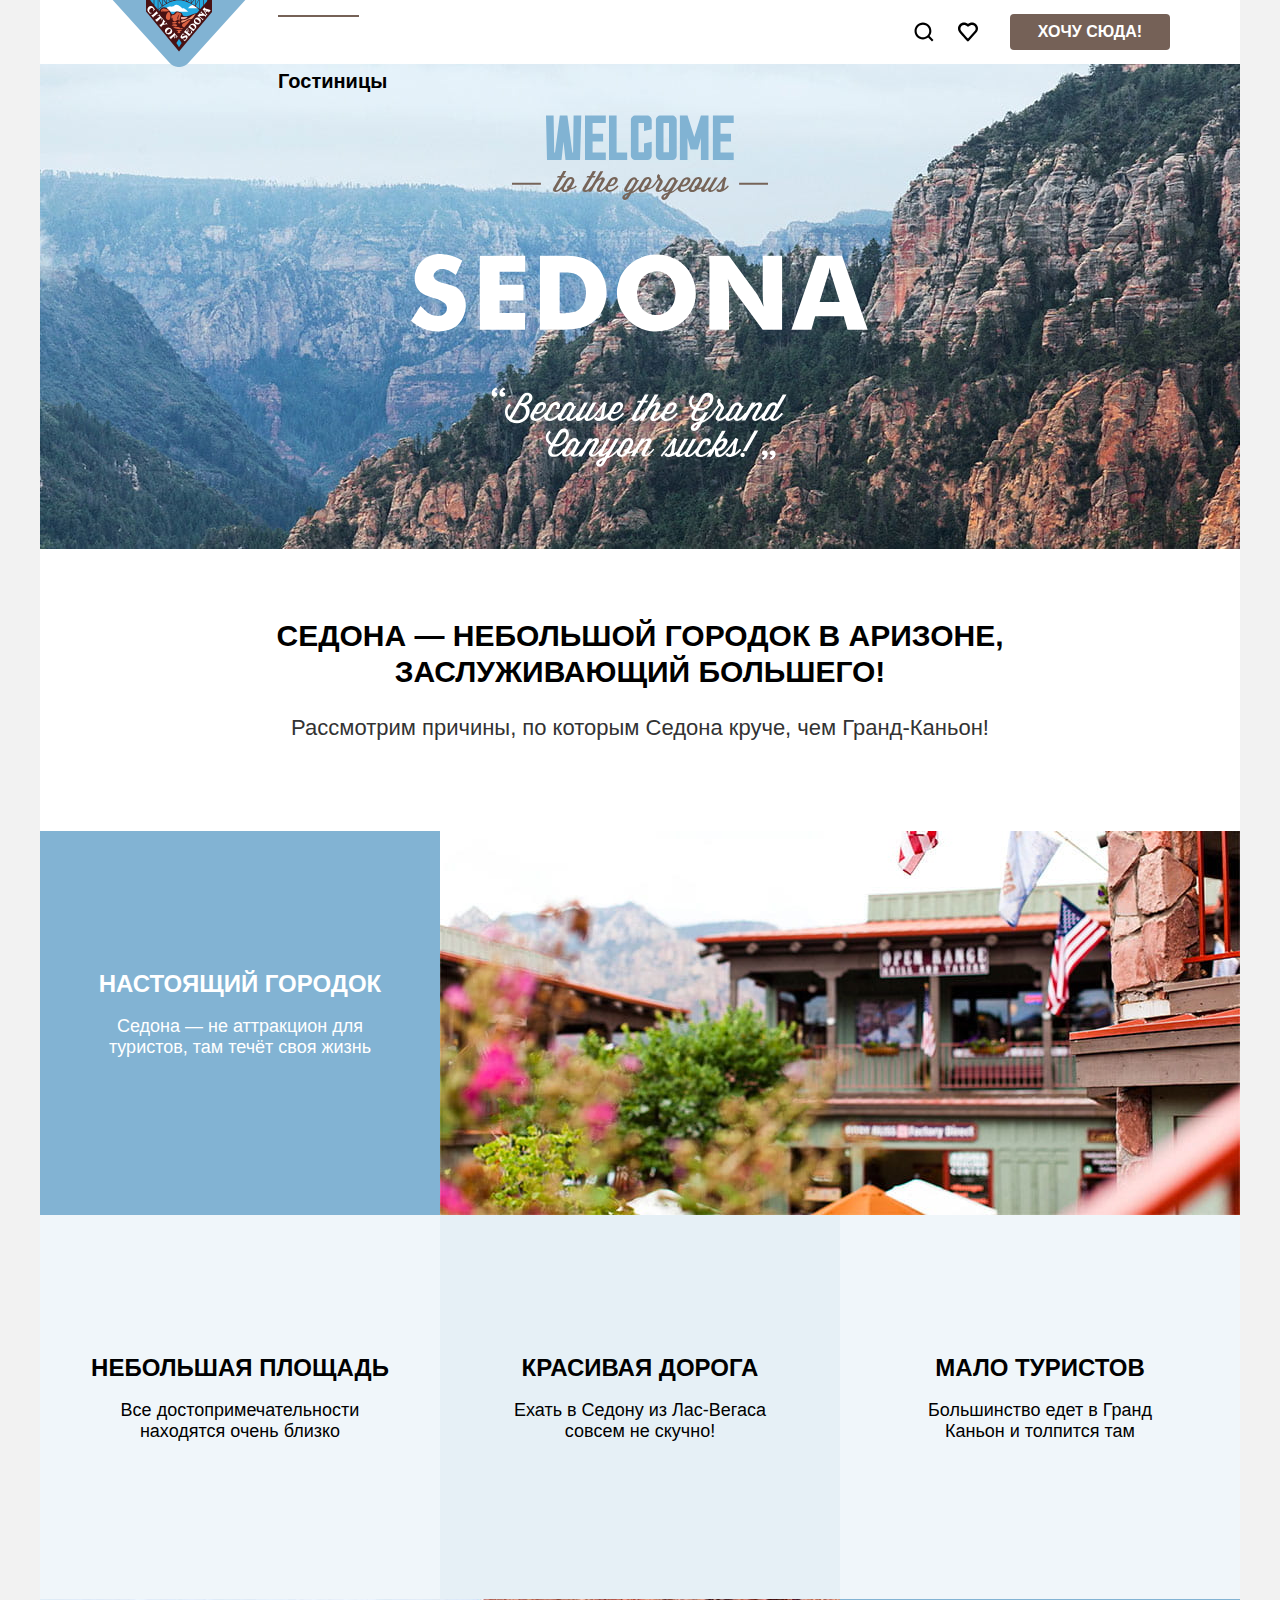
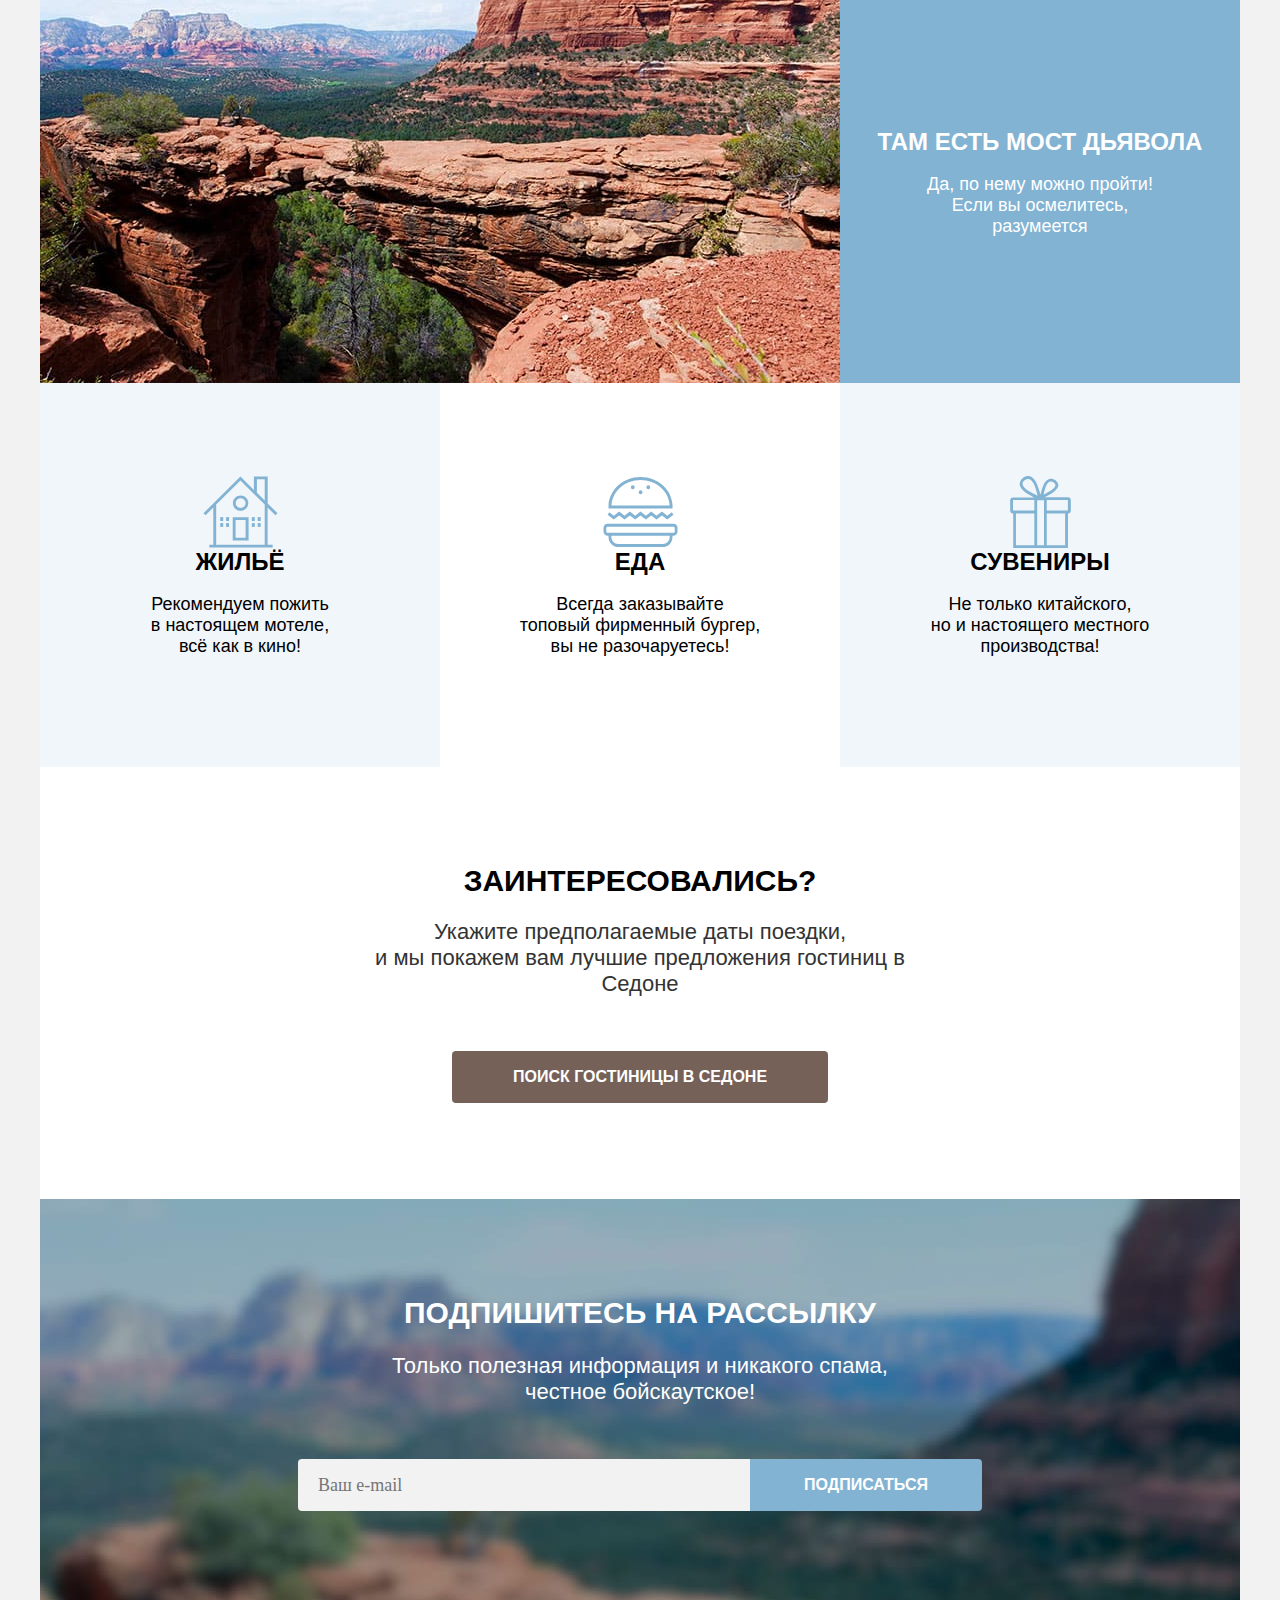
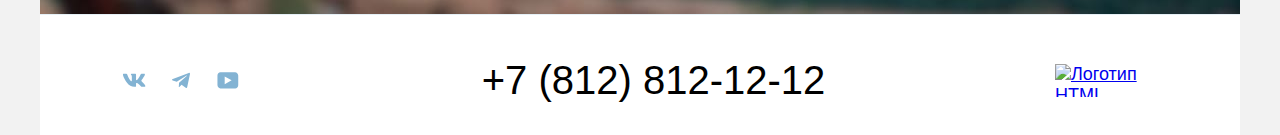
==== index.html @ 31a481cb "вносит исправления" ====
<!DOCTYPE html>
<html lang="ru">
  <head>
    <meta charset="utf-8">
    <title>HTML Academy: Седона</title>
    <link rel="stylesheet" href="styles/styles.css">
  </head>
  <body>
    <header class="page-header">
      <a class="site-logo" href="index.html"><img class="logo" src="images/header/logo-sedona.svg" alt="Логотип гостиницы Седона" width="140" height="70"></a>
      <nav class="navigation">
        <ul class="navigation-list">
          <li class="navigation-item">
            <a class="navigation-link navigation-link-current">Главная</a>
          </li>
          <li class="navigation-item">
            <a class="navigation-link">О Седоне</a>
          </li>
          <li class="navigation-item">
            <a class="navigation-link" href="catalog.html">Гостиницы</a>
          </li>
        </ul>
      </nav>
      <menu class="menu-list">
           <li class="menu-item">
            <a class="menu-link" href="#">
              <img class="menu-image" src="images/header/search.svg" alt="Поиск" width="20" height="20">
              <span class="visually-hidden">Поиск</span>
            </a>
          </li>
          <li class="menu-item">
            <a class="menu-link" href="#">
              <img class="menu-image" src="images/header/favourites.svg" alt="Избранное" width="20" height="20">
              <span class="visually-hidden">Избранное</span>
            </a>
          </li>
          <li class="menu-item">
            <a class="button menu-link" href="#">
              Хочу сюда!
            </a>
          </li>
      </menu>
    </header>
    <main class="main-container main-index">
      <section class="welcome-to-sedona">
        <h1 class="visually-hidden">Гостиница Седона</h1>
        <img class="intro_image" src="images/welcome.svg" alt="Добро пожаловать в Седону" width="458" height="352">
      </section>
      <section class="advantages-opening">
        <h2 class="section-title">Седона — небольшой городок в Аризоне,<br> заслуживающий большего!</h2>
        <p>Рассмотрим причины, по которым Седона круче, чем Гранд-Каньон!</p>
      </section>
      <section class="advantages">
        <h2 class="section-title visually-hidden">Преимущества</h2>
        <ul class="advantages-list">
          <li class="advantages-item advantages-with-picture">
            <div class="advantages-text">
            <h3 class="advantages-title">Настоящий городок</h3>
            <p class="advantages-description">Седона — не аттракцион для<br> туристов, там течёт своя жизнь</p>
            </div>
            <img class="advantages-picture" src="images/photo-1.jpg" alt="Городок Седона" width="800" height="384">
          </li>
          <li class="advantages-item advantages-without-picture">
              <h3 class="advantages-title">Небольшая площадь</h3>
              <p class="advantages-description">Все достопримечательности<br> находятся очень близко</p>
          </li>
          <li class="advantages-item advantages-without-picture advantages-without-picture-odd">
              <h3 class="advantages-title">Красивая дорога</h3>
              <p class="advantages-description">Ехать в Седону из Лас-Вегаса<br> совсем не скучно!</p>
          </li>
          <li class="advantages-item advantages-without-picture">
              <h3 class="advantages-title">Мало туристов</h3>
              <p class="advantages-description">Большинство едет в Гранд<br> Каньон и толпится там</p>
          </li>
          <li class="advantages-item advantages-with-picture">
            <img class="advantages-picture" src="images/photo-2.jpg" alt="Мост Дьявола" width="800" height="384">
            <div class="advantages-text">
            <h3 class="advantages-title">Там есть мост дьявола</h3>
            <p class="advantages-description">Да, по нему можно пройти!<br> Если вы осмелитесь,<br> разумеется</p>
            </div>
          </li>
          <li class="advantages-item advantages-without-picture">
              <img class="advantages-logo" src="images/hotels.svg" alt="Жильё" width="75" height="72">
              <h3 class="advantages-title">Жильё</h3>
              <p class="advantages-description">Рекомендуем пожить<br> в настоящем мотеле,<br> всё как в кино!</p>
          </li>
          <li class="advantages-item">
            <img class="advantages-logo" src="images/food.svg" alt="Еда" width="75" height="72">
            <h3 class="advantages-title">Еда</h3>
            <p class="advantages-description">Всегда заказывайте<br> топовый фирменный бургер,<br> вы не разочаруетесь!</p>
          </li>
          <li class="advantages-item advantages-without-picture">
              <img class="advantages-logo" src="images/souveniers.svg" alt="Сувениры" width="75" height="72">
              <h3 class="advantages-title">Сувениры</h3>
              <p class="advantages-description">Не только китайского,<br> но и настоящего местного<br> производства!</p>
          </li>
        </ul>
      </section>
      <section class="are-you-interested">
        <h2 class="section-title">Заинтересовались?</h2>
        <p>Укажите предполагаемые даты поездки,<br> и мы покажем вам лучшие предложения гостиниц в Седоне</p>
        <button class="button search-hotel-button">Поиск гостиницы в Седоне</button>
      </section>
    </main>
    <footer class="page-footer">
      <section class="newsletter">
        <h2 class="section-title"><label for="newsletter-email">Подпишитесь на рассылку</label></h2>
        <p>Только полезная информация и никакого спама,<br> честное бойскаутское!</p>
        <form class="newsletter-form" action="https://echo.htmlacademy.ru/" method="post">
          <input class="newsletter-field" type="email" name="user-email" id="newsletter-email" placeholder="Ваш e-mail" required>
          <button class="button newsletter-button" type="submit">
            <span class="subscribe">Подписаться</span>
          </button>
        </form>
      </section>
      <div class="footer-contacts">
      <section class="footer-social">
        <h2 class="section-title visually-hidden">Мы в социальных сетях</h2>
        <ul class="footer-social-list">
          <li class="footer-social-item">
            <a href="https://vk.com/htmlacademy" class="button social-button">
              <img class="footer-social-icon" src="images/footer/social-vk.svg" alt="Логотип ВК" width="24" height="14">
              <span class="visually-hidden">Наш ВК</span>
            </a>
          </li>
          <li class="footer-social-item">
            <a href="https://t.me/htmlacademy " class="button social-button">
              <img class="footer-social-icon" src="images/footer/social-telegram.svg" alt="Логотип Телеграм" width="18" height="16">
              <span class="visually-hidden">Наш Телеграмм</span>
            </a>
          </li>
          <li class="footer-social-item">
            <a href="https://www.youtube.com/user/htmlacademyru" class="button social-button">
              <img class="footer-social-icon" src="images/footer/social-youtube.svg" alt="Логотип Youtube" width="22" height="17">
              <span class="visually-hidden">Наш Youtube</span>
            </a>
          </li>
        </ul>
      </section>
      <section class="footer-phone">
        <h2 class="section-title visually-hidden">Наш телефон</h2>
        <address>
          <a class="footer-phone-number" href="tel:+78128121212">+7 (812) 812-12-12</a>
        </address>
      </section>
      <section>
        <h2 class="section-title visually-hidden">HTML Академия</h2>
        <a href="https://htmlacademy.ru/">
          <img class="html-academy-logo" src="images/footer/logo-html-academy.svg" alt="Логотип HTML Академии" width="115" height="33">
        </a>
      </section>
      </div>
    </footer>
  </body>
</html>
---- styles/styles.css ----
@font-face {
    font-family: "PT Sans";
    font-style: normal;
    font-weight: 400;
    src: url("../fonts/ptsans-400.woff2") format("woff2");
    font-display: swap;
}

@font-face {
    font-family: "PT Sans";
    font-style: normal;
    font-weight: 700;
    src: url("../fonts/ptsans-700.woff2") format("woff2");
    font-display: swap;
}

html {
  height: 100%;
  background-color: #F2F2F2;
}

body {
  margin: 0 auto;
  max-width: 1200px;
  display: flex;
  flex-direction: column;
  min-height: 100%;
  font-family: "PT Sans", sans-serif;
  font-size: 18px;
  line-height: 21px;
  color: #000000;
  background-color: #FFFFFF;
}

img {
  display: block;
  margin: 0 auto;
  padding: 0;
  max-width: 100%;
}

ol, ul, menu {
  list-style-type: none;
  margin: 0;
  padding: 0;
}

.page-header {
  background-color: #ffffff;
  color: #000000;
  display: flex;
  width: 1200px;
  height: 64px;
  align-items: center;
  margin: 0 auto;
  position: relative;
  z-index: 2;
}

.site-logo {
  display: block;
  width: 138px;
  margin-left: 70px;
  margin-right: 30px;
}

.navigation-list, .menu-list {
  display: flex;
  flex-wrap: wrap;
  justify-content: space-between;
  align-items: center;
  margin: 0;
  padding: 0;
  min-height: 64px;
}

.navigation-list {
  width: 339px;
  gap: 32px;
  align-items: baseline;
}

.menu-list {
  max-width: 270px;
  gap: 24px;
  margin-left: auto;
  margin-right: 70px;
}

.menu-item:last-child {
  margin-left: 8px;
}


.navigation-link {
  display: block;
  font-weight: 700;
  font-size: 20px;
  line-height: 24px;
  color: inherit;
  text-align: center;
  text-decoration: none;
  text-transform: capitalize;
  padding: 20px 0;
}

.navigation-link-current {
  border-bottom: solid 2px #756257;
}

.menu-link {
  display: block;
  color: #000000;
  text-decoration: none;
}

.main-container {
  flex-grow: 1;
}

.welcome-to-sedona {
  background-image: url("../images/index-background.jpg");
  background-color: black;
  background-repeat: no-repeat;
  background-position: center;
  background-size: cover;
  margin: 0;
  padding: 0;
}

.intro_image {
  display: flex;
  margin: 0 auto;
  padding: 51px 0 82px 0;
}

.section-title {
  margin: 0;
  padding: 0;
  font-weight: 700;
  font-size: 30px;
  line-height: 36px;
  text-align: center;
  text-transform: uppercase;
  color:#000000;
}

.advantages-opening {
  background-color: #FFFFFF;
  margin: 0;
  padding: 0;
}

.advantages-opening .section-title {
  padding-top: 69px;
}

.advantages-opening p {
  font-weight: 400;
  font-size: 22px;
  line-height: 26px;
  text-align: center;
  color: #333333;
  margin: 0;
  padding: 25px 0 90px 0;
}

.advantages {
  background-color: #FFFFFF;
}

.advantages-list {
  display: flex;
  flex-wrap: wrap;
  flex-basis: 100%;
  align-items: center;
  margin: 0;
  padding: 0;
  text-align: center;

  /* Нужно ли, чтобы при переполнении одного блока текстом фон соседних блоков вытягивался по размеру? Как это реализовать? */
}

.advantages-title {
  font-weight: 700;
  font-size: 24px;
  line-height: 28px;
  text-transform: uppercase;
  color: #000000;
  padding: 0;
  margin: 0;
}

.advantages-item {
  width: 400px;
  min-height: 384px;
  flex: 1 0 30%;
  display: flex;
  flex-direction: column;
  justify-content: center;
  align-content: stretch;
}

.advantages-with-picture {
  flex-basis: 100%;
  flex-direction: row;
}

.advantages-text {
  flex: 1 0 30%;
  display: flex;
  flex-direction: column;
  justify-content: center;
}

.advantages-picture {
  flex: 1 0 60%;

  /* Нужно ли, чтобы картинка растягивалась вместе с блоком с текстом при переполнении? */
  /* height: auto; */
}

.advantages-with-picture, .advantages-with-picture .advantages-title {
  color: #ffffff;
  background-color: #82B3D3;
}

.advantages-without-picture {
  background-color: rgba(131, 179, 211, 0.12);
}

.advantages-without-picture-odd {
  background-color: rgba(131, 179, 211, 0.2);
}

.are-you-interested {
  background-color: #FFFFFF;
  display: flex;
  flex-direction: column;
  flex-wrap: wrap;
  justify-content: center;
  align-items: center;
  padding: 96px 304px;
}

.are-you-interested p {
  font-weight: 400;
  font-size: 22px;
  line-height: 26px;
  text-align: center;
  color: #333333;
  margin-top: 20px;
  margin-bottom: 54px;
}

.newsletter {
  width: 1200px;
  color: #ffffff;
  font-weight: 400;
  font-size: 22px;
  line-height: 26px;
  text-align: center;
  background-image: url("../images/footer/Subscribe.jpg");
  background-color: rgba(131, 179, 211, 0.2);
  background-repeat: no-repeat;
  background-size: 100% auto;
}

.newsletter .section-title {
  color: #ffffff;
  padding-top: 96px;
}

.newsletter-form {
  max-width: 684px;
  padding: 32px 0 104px 0;
  display: flex;
  margin: 0 auto;
}

.newsletter-field {
  display: block;
  flex-grow: 1;
  box-sizing: border-box;
  margin: 0;
  padding: 0;
  background: #F2F2F2;
  border: none;
  border-radius: 4px 0px 0px 4px;
  font-family: 'PT Sans';
  font-style: normal;
  font-weight: 400;
  font-size: 18px;
  padding-left: 20px;
}

.footer-contacts {
  background-color: #FFFFFF;
  display: flex;
  justify-content: space-between;
  align-items: center;
  padding: 40px 70px 30px;
  height: 50px;
}

.footer-social-list {
  width: 142px;
  display: flex;
  margin: 0;
  padding: 0;
}

.footer-phone {
  text-align: center;
}

.footer-phone-number {
  font-weight: 400;
  font-size: 40px;
  line-height: 40px;
  font-style: normal;
  text-align: center;
  text-transform: uppercase;
  text-decoration: none;
  color: #000000;
}

.background-for-catalog {
  background-image: url("../images/catalog/filter-background.jpg");
  background-color: rgba(131, 179, 211, 0.2);
  background-repeat: no-repeat;
  background-position: center;
  background-size: cover;
}

.catalog-header {
  padding-left: 70px;
  padding-top: 35px;
}

.catalog-header-title {
  font-weight: 700;
  font-size: 60px;
  line-height: 78px;
  width: 495px;
  color: #ffffff;
  margin: 0;
  padding: 0;
}

.breadcrumbs {
  color: #ffffff;
  display: flex;
  margin: 8px 0 0 0;
  padding: 0;
  gap: 10px;
}

.breadcrumbs-link {
  color: inherit;
}

.catalog-products {
  width: 1060px;
  margin:  40px 70px 0;
  padding-bottom: 70px;
}

.catalog-filter {
  display: flex;
  justify-content: space-between;
}

.catalog-filter-title {
  font-weight: 700;
  font-size: 20px;
  line-height: 24px;
  text-transform: capitalize;
  color: #FFFFFF;
}

.catalog-filter-group, .catalog-filter-list {
  border: none;
  margin: 0;
  padding: 0;
}

.control {
  font-weight: 400;
  font-size: 18px;
  line-height: 23px;
  color: #ffffff;
}

.sorting-container {
  height: 49px;
  font-size: 18px;
  line-height: 21px;
  color: #333333;
  background-color: #ffffff;
  display: flex;
  justify-content: flex-start;
  align-items: center;
  padding: 50px 70px 0 70px;
  margin-bottom: 40px;
}

.hotels-found-list {
  background-color: #FFFFFF;
}

.hotels-found-title {
  font-weight: 700;
  font-size: 30px;
  line-height: 36px;
  color: #000000;
  text-transform: uppercase;
  margin: 0 200px 0 0;
  padding: 0;
}

.select-control {
  display: flex;
  flex-direction: row;
  justify-content: space-between;
  align-items: center;
  padding: 12px 20px;
  gap: 94px;
  width: 292px;
  height: 49px;
  font-family: inherit;
  border: 2px solid #E5E5E5;
  border-radius: 4px;
  font-size: 18px;
  line-height: 21px;
  color: #333333;
  background-color: #ffffff;
}

.view-buttons-container {
  display: flex;
  gap: 8px;
  margin-left: 70px;
  padding: 0;
}

.hotels-list {
  width: 1060px;
  display: flex;
  flex-wrap: wrap;
  justify-content: space-between;
  align-items: stretch;
  margin-bottom: 80px;
  padding: 0;
}

.hotel-card {
  background-color: #ffffff;
  border: 1px solid #E6E6E6;
  border-radius: 4px;
  box-sizing: border-box;
  width: 340px;
  display: grid;
  grid-template-columns: 150px 150px;
  grid-template-rows: 212px 28px 21px 36px 37px;
  row-gap: 16px;
  padding: 20px;
}
.hotel-card-link {
  grid-row: 1 / 3;
  grid-column: 1 / 3;
}

.hotel-card-title {
  display: block;
  font-weight: 700;
  font-size: 24px;
  line-height: 28px;
  color: #000000;
  margin: 0;
  margin-top: 16px;
}

.hotel-card-type {
  color: #333333;
  font-weight: 400;
  font-size: 18px;
  line-height: 21px;
  width: 140px;
  grid-row: 3 / 4;
  grid-column: 1 / 2;
}

.hotel-card-price {
  font-weight: 400;
  font-size: 18px;
  line-height: 21px;
  color: #333333;
  text-align: right;
  width: 140px;
  grid-row: 3 / 4;
  grid-column: 2 / 3;
}

.hotel-stars {
  grid-row: 5 / 6;
  grid-column: 1 / 2;
}

.button {
  font-family: "PT Sans", sans-serif;
  font-weight: 700;
  font-size: 16px;
  line-height: 20px;
  color: #FFFFFF;
  display: flex;
  justify-content: center;
  align-items: center;
  width: 160px;
  min-height: 36px;
  background: #756157;
  border-radius: 4px;
  border-color: transparent;
  text-transform: uppercase;
}

.search-hotel-button {
  width: 376px;
  height: 52px;
}

.newsletter-button {
  box-sizing: border-box;
  width: 232px;
  min-height: 52px;
  background: #82B3D3;
  border-radius: 0px 4px 4px 0px;
  display: block;
  margin: 0;
  padding: 0;
}

.footer-social .button {
  background-color: transparent;
}

.apply-button {
  width: 191px;
  background: #82B3D3;
}

.reset-button {
  width: 191px;
  background: transparent;
  border: none;
}

.view-button {
  box-sizing: border-box;
  display: flex;
  flex-direction: column;
  justify-content: center;
  align-items: center;
  padding: 14px 12px;
  gap: 10px;
  width: 48px;
  height: 48px;
  border: 2px solid #000000;
  border-radius: 4px;
  background-color: #FFFFFF;
}

.hotel-card-link {
  text-decoration: none;
  margin: 0;
  padding: 0;
}

.more-about-button {
  text-decoration: none;
  width: 140px;
  grid-row: 4 / 5;
  grid-column: 1 / 2;
}

.add-to-favourites {
  width: 140px;
  background: #82B3D3;
  text-decoration: none;
  grid-row: 4 / 5;
  grid-column: 2 / 3;
}

.rating-description {
  font-weight: 400;
  font-size: 16px;
  line-height: 20px;
  color: #333333;
}

.rating-button {
  text-decoration: none;
  width: 140px;
  height: 37px;
  background: #F2F2F2;
  grid-row: 5 / 6;
  grid-column: 2 / 3;
}

.social-button {
  width: 47px;
  height: 40px;
}

.pagination {
  background-color: #ffffff;
  display: flex;
  padding: 0;
  margin-left: 70px;
  gap: 8px;
  padding-bottom: 60px;
}

.pagination-item {
  width: 60px;
  height: 60px;
  background: #82B3D3;
  border-radius: 4px;
  text-align: center;
  position: relative;
}

.pagination-link {
  color: #ffffff;
  text-decoration: none;
  line-height: 36px;
  font-weight: 700;
  font-size: 20px;
  margin: 0;
  position: absolute;
  top: 50%;
  transform: translate(-50%, -50%);
}

.pagination-more {
  position: absolute;
  top: 50%;
  transform: translate(-50%, -50%);
}

.pagination-item:nth-child(5) {
  background: transparent;
}

.pagination-current, .pagination-current .pagination-link {
  color: #000000;
  background-color: #F2F2F2;
}

.visually-hidden {
  position: absolute;
  width: 1px;
  height: 1px;
  margin: -1px;
  border: 0;
  padding: 0;
  white-space: nowrap;
  clip-path: inset(100%);
  clip: rect(0 0 0 0);
  overflow: hidden;
}
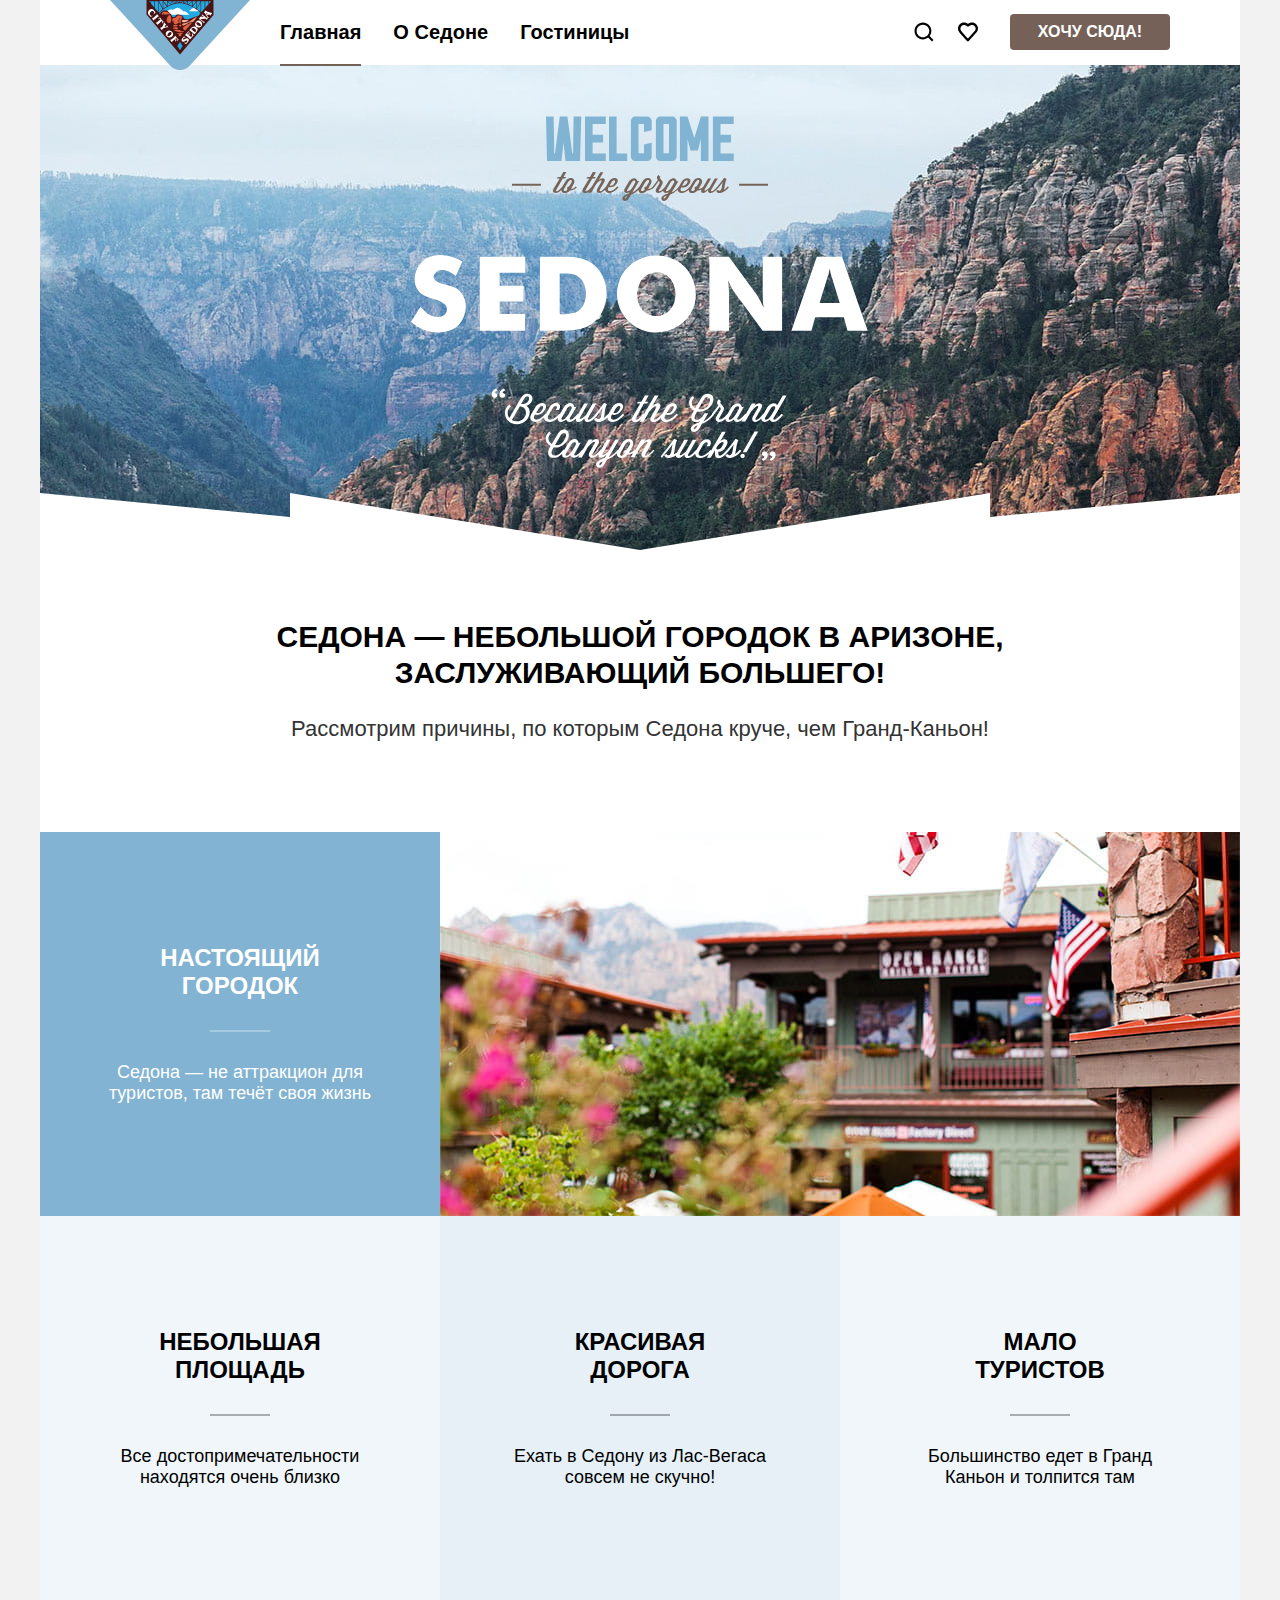
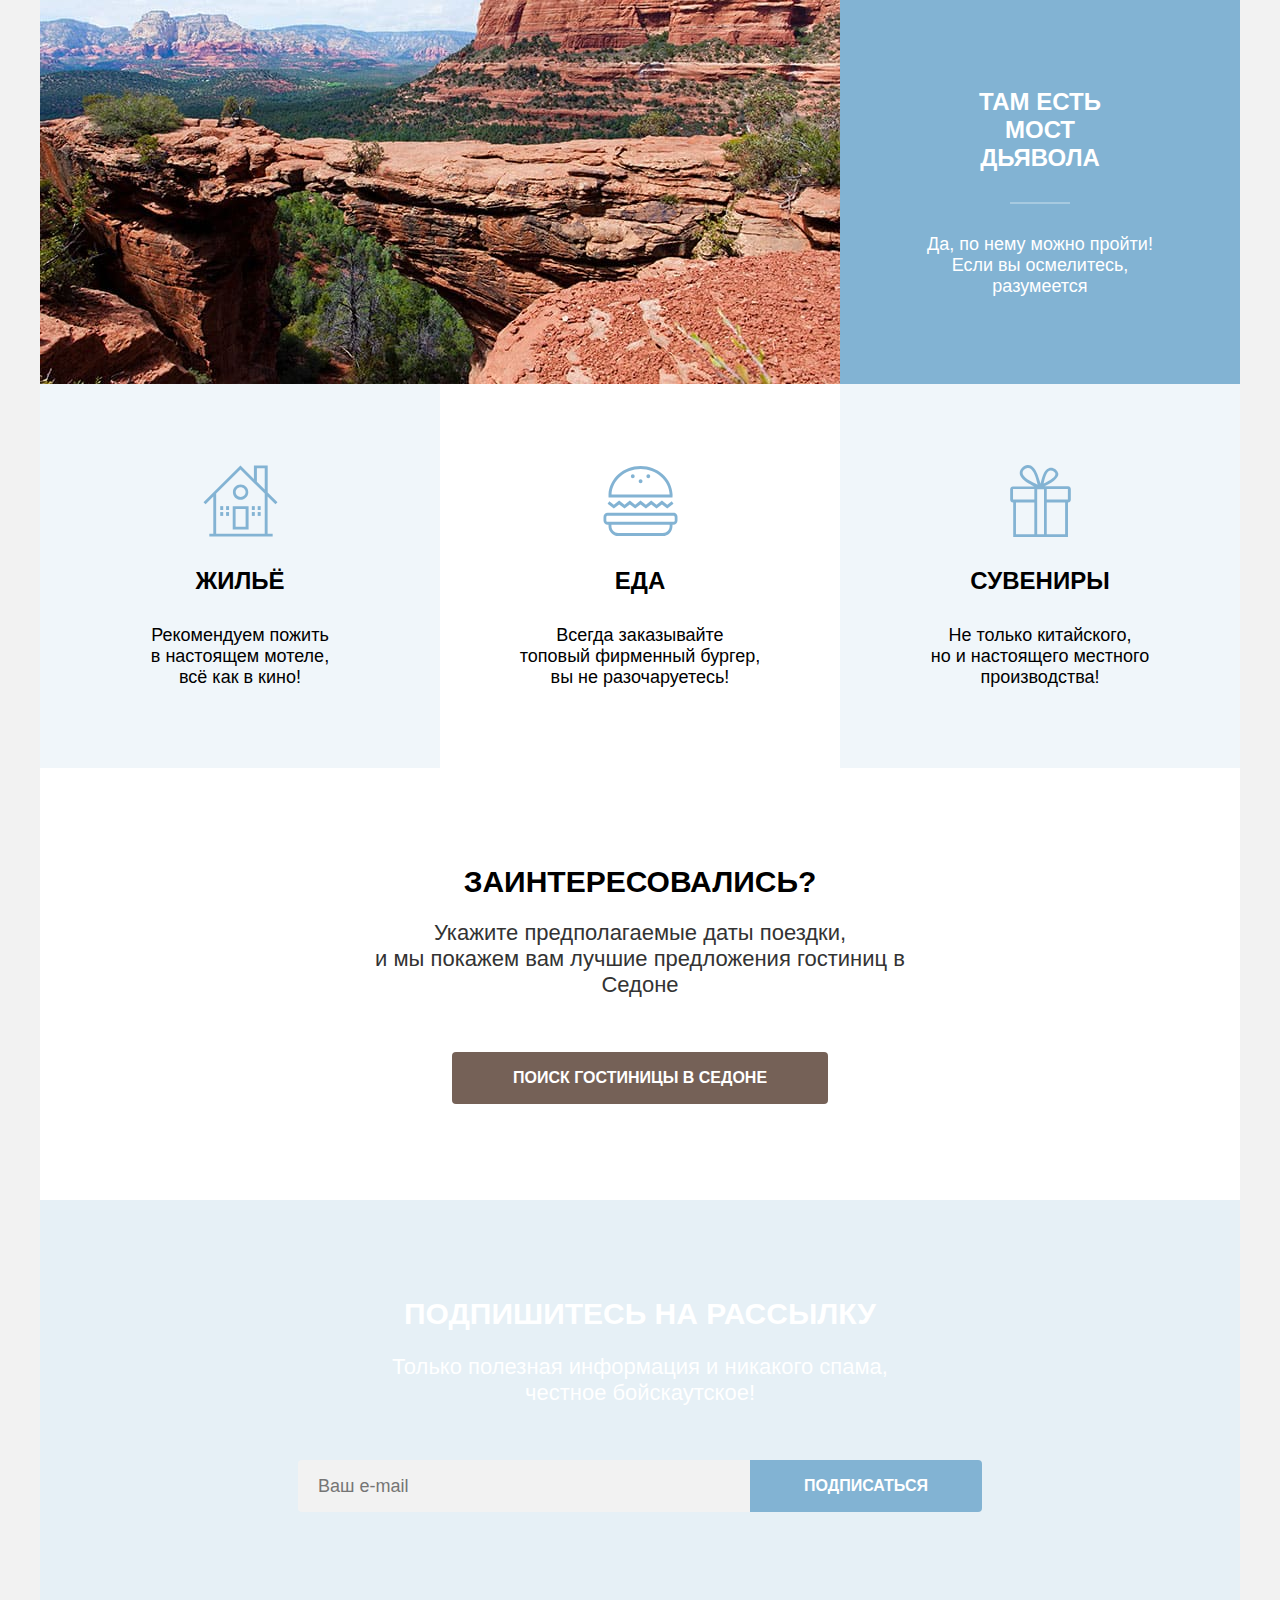
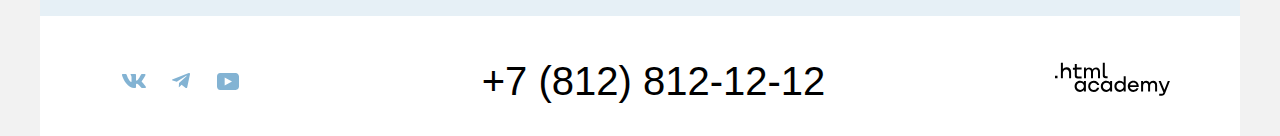
==== commit 38de02f5: "стилизует ссылки на лого академии и номер телефона" ====
--- a/index.html
+++ b/index.html
@@ -35,9 +35,7 @@
             </a>
           </li>
           <li class="menu-item">
-            <a class="button menu-link" href="#">
-              Хочу сюда!
-            </a>
+            <a class="button menu-link" href="#">Хочу сюда!</a>
           </li>
       </menu>
     </header>
@@ -64,7 +62,7 @@
               <h3 class="advantages-title">Небольшая площадь</h3>
               <p class="advantages-description">Все достопримечательности<br> находятся очень близко</p>
           </li>
-          <li class="advantages-item advantages-without-picture advantages-without-picture-odd">
+          <li class="advantages-item advantages-without-picture">
               <h3 class="advantages-title">Красивая дорога</h3>
               <p class="advantages-description">Ехать в Седону из Лас-Вегаса<br> совсем не скучно!</p>
           </li>
@@ -84,7 +82,7 @@
               <h3 class="advantages-title">Жильё</h3>
               <p class="advantages-description">Рекомендуем пожить<br> в настоящем мотеле,<br> всё как в кино!</p>
           </li>
-          <li class="advantages-item">
+          <li class="advantages-item advantages-without-picture">
             <img class="advantages-logo" src="images/food.svg" alt="Еда" width="75" height="72">
             <h3 class="advantages-title">Еда</h3>
             <p class="advantages-description">Всегда заказывайте<br> топовый фирменный бургер,<br> вы не разочаруетесь!</p>
@@ -119,20 +117,26 @@
         <ul class="footer-social-list">
           <li class="footer-social-item">
             <a href="https://vk.com/htmlacademy" class="button social-button">
-              <img class="footer-social-icon" src="images/footer/social-vk.svg" alt="Логотип ВК" width="24" height="14">
-              <span class="visually-hidden">Наш ВК</span>
+              <svg width="24" height="14" role="img" fill="currentColor" focusable="False" aria-labelledby="vk-label">
+                <title id="vk-label">Наш ВК</title>
+                <use href="images/footer/footer-sprite.svg#vk"></use>
+              </svg>
             </a>
           </li>
           <li class="footer-social-item">
             <a href="https://t.me/htmlacademy " class="button social-button">
-              <img class="footer-social-icon" src="images/footer/social-telegram.svg" alt="Логотип Телеграм" width="18" height="16">
-              <span class="visually-hidden">Наш Телеграмм</span>
+              <svg width="18" height="16" role="img" fill="currentColor" focusable="False" aria-labelledby="telegram-label">
+                <title id="telegram-label">Наш Телеграмм</title>
+                <use href="images/footer/footer-sprite.svg#telegram"></use>
+              </svg>
             </a>
           </li>
           <li class="footer-social-item">
             <a href="https://www.youtube.com/user/htmlacademyru" class="button social-button">
-              <img class="footer-social-icon" src="images/footer/social-youtube.svg" alt="Логотип Youtube" width="22" height="17">
-              <span class="visually-hidden">Наш Youtube</span>
+              <svg width="22" height="17" role="img" fill="currentColor" focusable="False" aria-labelledby="youtube-label">
+                <title id="youtube-label">Наш Youtube</title>
+                <use href="images/footer/footer-sprite.svg#youtube"></use>
+              </svg>
             </a>
           </li>
         </ul>
@@ -145,8 +149,11 @@
       </section>
       <section>
         <h2 class="section-title visually-hidden">HTML Академия</h2>
-        <a href="https://htmlacademy.ru/">
-          <img class="html-academy-logo" src="images/footer/logo-html-academy.svg" alt="Логотип HTML Академии" width="115" height="33">
+        <a class="copyright-button" href="https://htmlacademy.ru/">
+          <svg width="115" height="34" role="img" fill="currentColor" focusable="False" aria-labelledby="youtube-label">
+            <title id="html-academy-logo">HTML Академия</title>
+            <use href="images/footer/footer-sprite.svg#copyright"></use>
+          </svg>
         </a>
       </section>
       </div>
--- a/styles/styles.css
+++ b/styles/styles.css
@@ -1,45 +1,52 @@
 @font-face {
-    font-family: "PT Sans";
-    font-style: normal;
-    font-weight: 400;
-    src: url("../fonts/ptsans-400.woff2") format("woff2");
-    font-display: swap;
+  font-family: "PT Sans";
+  font-style: normal;
+  font-weight: 400;
+  src: url("../fonts/ptsans-400.woff2") format("woff2");
+  font-display: swap;
 }
 
 @font-face {
-    font-family: "PT Sans";
-    font-style: normal;
-    font-weight: 700;
-    src: url("../fonts/ptsans-700.woff2") format("woff2");
-    font-display: swap;
+  font-family: "PT Sans";
+  font-style: normal;
+  font-weight: 700;
+  src: url("../fonts/ptsans-700.woff2") format("woff2");
+  font-display: swap;
+}
+
+*,
+*::before,
+*::after {
+  box-sizing: border-box;
 }
 
 html {
   height: 100%;
-  background-color: #F2F2F2;
+  background-color: #f2f2f2;
 }
 
 body {
   margin: 0 auto;
   max-width: 1200px;
+  min-height: 100%;
   display: flex;
   flex-direction: column;
-  min-height: 100%;
   font-family: "PT Sans", sans-serif;
   font-size: 18px;
   line-height: 21px;
   color: #000000;
-  background-color: #FFFFFF;
+  background-color: #ffffff;
 }
 
 img {
   display: block;
-  margin: 0 auto;
   padding: 0;
   max-width: 100%;
 }
 
-ol, ul, menu {
+ol,
+ul,
+menu {
   list-style-type: none;
   margin: 0;
   padding: 0;
@@ -50,8 +57,9 @@
   color: #000000;
   display: flex;
   width: 1200px;
-  height: 64px;
-  align-items: center;
+  padding: 0 70px;
+  gap: 30px;
+  align-items: start;
   margin: 0 auto;
   position: relative;
   z-index: 2;
@@ -59,12 +67,11 @@
 
 .site-logo {
   display: block;
-  width: 138px;
-  margin-left: 70px;
-  margin-right: 30px;
-}
-
-.navigation-list, .menu-list {
+  margin-bottom: -20px;
+}
+
+.navigation-list,
+.menu-list {
   display: flex;
   flex-wrap: wrap;
   justify-content: space-between;
@@ -75,16 +82,21 @@
 }
 
 .navigation-list {
-  width: 339px;
+  flex: 1 1 339px;
   gap: 32px;
   align-items: baseline;
+  margin-bottom: -1px;
 }
 
 .menu-list {
-  max-width: 270px;
+  flex: 1 1 270px;
   gap: 24px;
   margin-left: auto;
-  margin-right: 70px;
+  justify-content: end;
+}
+
+.menu-list li {
+  height: 100%;
 }
 
 .menu-item:last-child {
@@ -109,9 +121,11 @@
 }
 
 .menu-link {
-  display: block;
+  display: flex;
   color: #000000;
   text-decoration: none;
+  min-height: 64px;
+  align-items: center;
 }
 
 .main-container {
@@ -119,17 +133,18 @@
 }
 
 .welcome-to-sedona {
-  background-image: url("../images/index-background.jpg");
-  background-color: black;
-  background-repeat: no-repeat;
-  background-position: center;
-  background-size: cover;
+  background-color: #000000;
+  background-image: url("../images/background-wave.svg"), url("../images/index-background.jpg");
+  background-repeat: no-repeat no-repeat;
+  background-position: bottom center;
+  background-size: contain cover;
   margin: 0;
   padding: 0;
 }
 
 .intro_image {
   display: flex;
+  height: 100%;
   margin: 0 auto;
   padding: 51px 0 82px 0;
 }
@@ -142,17 +157,13 @@
   line-height: 36px;
   text-align: center;
   text-transform: uppercase;
-  color:#000000;
+  color: #000000;
 }
 
 .advantages-opening {
-  background-color: #FFFFFF;
-  margin: 0;
-  padding: 0;
-}
-
-.advantages-opening .section-title {
-  padding-top: 69px;
+  background-color: #ffffff;
+  margin: 0;
+  padding: 69px 0 90px;
 }
 
 .advantages-opening p {
@@ -162,23 +173,21 @@
   text-align: center;
   color: #333333;
   margin: 0;
-  padding: 25px 0 90px 0;
+  padding-top: 25px;
 }
 
 .advantages {
-  background-color: #FFFFFF;
+  background-color: #ffffff;
 }
 
 .advantages-list {
   display: flex;
   flex-wrap: wrap;
   flex-basis: 100%;
-  align-items: center;
+  align-items: stretch;
   margin: 0;
   padding: 0;
   text-align: center;
-
-  /* Нужно ли, чтобы при переполнении одного блока текстом фон соседних блоков вытягивался по размеру? Как это реализовать? */
 }
 
 .advantages-title {
@@ -189,6 +198,7 @@
   color: #000000;
   padding: 0;
   margin: 0;
+  max-width: 175px;
 }
 
 .advantages-item {
@@ -198,12 +208,19 @@
   display: flex;
   flex-direction: column;
   justify-content: center;
-  align-content: stretch;
+  align-items: center;
+  gap: 30px;
+}
+
+.advantages-description {
+  margin: 0;
+  padding: 0;
 }
 
 .advantages-with-picture {
   flex-basis: 100%;
   flex-direction: row;
+  gap: 0;
 }
 
 .advantages-text {
@@ -211,30 +228,58 @@
   display: flex;
   flex-direction: column;
   justify-content: center;
+  align-items: center;
+  gap: 30px;
 }
 
 .advantages-picture {
   flex: 1 0 60%;
-
-  /* Нужно ли, чтобы картинка растягивалась вместе с блоком с текстом при переполнении? */
-  /* height: auto; */
-}
-
-.advantages-with-picture, .advantages-with-picture .advantages-title {
-  color: #ffffff;
-  background-color: #82B3D3;
+  height: 100%;
+  object-fit: cover;
+}
+
+.advantages-with-picture,
+.advantages-with-picture .advantages-title {
+  color: #ffffff;
+  background-color: #82b3d3;
 }
 
 .advantages-without-picture {
   background-color: rgba(131, 179, 211, 0.12);
 }
 
-.advantages-without-picture-odd {
+.advantages-without-picture:nth-child(3) {
   background-color: rgba(131, 179, 211, 0.2);
 }
 
+.advantages-without-picture:nth-child(7) {
+  background-color: inherit;
+}
+
+.advantages-logo {
+  margin: 0 auto;
+}
+
+.advantages-without-picture .advantages-title:nth-child(1)::after {
+  content: "";
+  display: block;
+  width: 60px;
+  border-bottom: 2px solid rgba(0, 0, 0, 0.3);
+  margin: 0 auto;
+  margin-top: 30px;
+}
+
+.advantages-with-picture .advantages-title::after {
+  content: "";
+  display: block;
+  width: 60px;
+  border-bottom: 2px solid rgba(255, 255, 255, 0.3);
+  margin: 0 auto;
+  margin-top: 30px;
+}
+
 .are-you-interested {
-  background-color: #FFFFFF;
+  background-color: #ffffff;
   display: flex;
   flex-direction: column;
   flex-wrap: wrap;
@@ -260,15 +305,25 @@
   font-size: 22px;
   line-height: 26px;
   text-align: center;
-  background-image: url("../images/footer/Subscribe.jpg");
+  background-image: url("../images/footer/subscribe.jpg");
   background-color: rgba(131, 179, 211, 0.2);
   background-repeat: no-repeat;
-  background-size: 100% auto;
+  background-size: cover;
+}
+
+.newsletter.catalog-newsletter {
+  background-image: none;
+  background-color: #ffffff;
+  color: #333333;
 }
 
 .newsletter .section-title {
   color: #ffffff;
   padding-top: 96px;
+}
+
+.catalog-newsletter .section-title {
+  color: #000000;
 }
 
 .newsletter-form {
@@ -284,10 +339,10 @@
   box-sizing: border-box;
   margin: 0;
   padding: 0;
-  background: #F2F2F2;
+  background: #f2f2f2;
   border: none;
-  border-radius: 4px 0px 0px 4px;
-  font-family: 'PT Sans';
+  border-radius: 4px 0 0 4px;
+  font-family: "PT Sans", sans-serif;
   font-style: normal;
   font-weight: 400;
   font-size: 18px;
@@ -295,17 +350,18 @@
 }
 
 .footer-contacts {
-  background-color: #FFFFFF;
+  background-color: #ffffff;
   display: flex;
   justify-content: space-between;
   align-items: center;
-  padding: 40px 70px 30px;
-  height: 50px;
+  padding: 45px 70px 35px;
 }
 
 .footer-social-list {
   width: 142px;
   display: flex;
+  align-items: center;
+  flex-wrap: wrap;
   margin: 0;
   padding: 0;
 }
@@ -325,6 +381,15 @@
   color: #000000;
 }
 
+.footer-phone-number:hover,
+.footer-phone-number:focus {
+  color: #756157;
+}
+
+.footer-phone-number:active {
+  color: rgba(117, 97, 87, 0.3);
+}
+
 .background-for-catalog {
   background-image: url("../images/catalog/filter-background.jpg");
   background-color: rgba(131, 179, 211, 0.2);
@@ -362,7 +427,7 @@
 
 .catalog-products {
   width: 1060px;
-  margin:  40px 70px 0;
+  margin: 40px 70px 0;
   padding-bottom: 70px;
 }
 
@@ -376,10 +441,11 @@
   font-size: 20px;
   line-height: 24px;
   text-transform: capitalize;
-  color: #FFFFFF;
-}
-
-.catalog-filter-group, .catalog-filter-list {
+  color: #ffffff;
+}
+
+.catalog-filter-group,
+.catalog-filter-list {
   border: none;
   margin: 0;
   padding: 0;
@@ -406,7 +472,7 @@
 }
 
 .hotels-found-list {
-  background-color: #FFFFFF;
+  background-color: #ffffff;
 }
 
 .hotels-found-title {
@@ -429,7 +495,7 @@
   width: 292px;
   height: 49px;
   font-family: inherit;
-  border: 2px solid #E5E5E5;
+  border: 2px solid #e5e5e5;
   border-radius: 4px;
   font-size: 18px;
   line-height: 21px;
@@ -445,30 +511,31 @@
 }
 
 .hotels-list {
-  width: 1060px;
-  display: flex;
-  flex-wrap: wrap;
-  justify-content: space-between;
-  align-items: stretch;
+  display: grid;
+  grid-template-columns: repeat(3, 340px);
+  gap: 20px;
+  justify-content: center;
   margin-bottom: 80px;
-  padding: 0;
 }
 
 .hotel-card {
   background-color: #ffffff;
-  border: 1px solid #E6E6E6;
+  border: 1px solid #e6e6e6;
   border-radius: 4px;
   box-sizing: border-box;
-  width: 340px;
+  width: 100%;
   display: grid;
-  grid-template-columns: 150px 150px;
-  grid-template-rows: 212px 28px 21px 36px 37px;
-  row-gap: 16px;
+  grid-template-columns: 1fr 1fr;
+  gap: 16px 20px;
   padding: 20px;
-}
+  align-items: center;
+}
+
 .hotel-card-link {
-  grid-row: 1 / 3;
-  grid-column: 1 / 3;
+  text-decoration: none;
+  margin: 0;
+  padding: 0;
+  grid-column: 1 / -1;
 }
 
 .hotel-card-title {
@@ -487,8 +554,7 @@
   font-size: 18px;
   line-height: 21px;
   width: 140px;
-  grid-row: 3 / 4;
-  grid-column: 1 / 2;
+  overflow-wrap: break-word;
 }
 
 .hotel-card-price {
@@ -498,13 +564,12 @@
   color: #333333;
   text-align: right;
   width: 140px;
-  grid-row: 3 / 4;
-  grid-column: 2 / 3;
+  overflow-wrap: break-word;
 }
 
 .hotel-stars {
-  grid-row: 5 / 6;
-  grid-column: 1 / 2;
+  justify-self: start;
+  align-self: center;
 }
 
 .button {
@@ -512,7 +577,7 @@
   font-weight: 700;
   font-size: 16px;
   line-height: 20px;
-  color: #FFFFFF;
+  color: #ffffff;
   display: flex;
   justify-content: center;
   align-items: center;
@@ -522,19 +587,20 @@
   border-radius: 4px;
   border-color: transparent;
   text-transform: uppercase;
+  cursor: pointer;
 }
 
 .search-hotel-button {
   width: 376px;
-  height: 52px;
+  min-height: 52px;
 }
 
 .newsletter-button {
   box-sizing: border-box;
   width: 232px;
   min-height: 52px;
-  background: #82B3D3;
-  border-radius: 0px 4px 4px 0px;
+  background: #82b3d3;
+  border-radius: 0 4px 4px 0;
   display: block;
   margin: 0;
   padding: 0;
@@ -546,7 +612,7 @@
 
 .apply-button {
   width: 191px;
-  background: #82B3D3;
+  background: #82b3d3;
 }
 
 .reset-button {
@@ -567,28 +633,18 @@
   height: 48px;
   border: 2px solid #000000;
   border-radius: 4px;
-  background-color: #FFFFFF;
-}
-
-.hotel-card-link {
-  text-decoration: none;
-  margin: 0;
-  padding: 0;
+  background-color: #ffffff;
 }
 
 .more-about-button {
   text-decoration: none;
   width: 140px;
-  grid-row: 4 / 5;
-  grid-column: 1 / 2;
 }
 
 .add-to-favourites {
   width: 140px;
-  background: #82B3D3;
+  background: #82b3d3;
   text-decoration: none;
-  grid-row: 4 / 5;
-  grid-column: 2 / 3;
 }
 
 .rating-description {
@@ -601,15 +657,36 @@
 .rating-button {
   text-decoration: none;
   width: 140px;
-  height: 37px;
-  background: #F2F2F2;
-  grid-row: 5 / 6;
-  grid-column: 2 / 3;
+  min-height: 37px;
+  background: #f2f2f2;
 }
 
 .social-button {
   width: 47px;
   height: 40px;
+  color: #83b3d3;
+}
+
+.copyright-button {
+  color: #000000;
+}
+
+.copyright-button:hover,
+.copyright-button:focus {
+  color: #756157;
+}
+
+.copyright-button:active {
+  color: rgba(117, 97, 87, 0.3);
+}
+
+.social-button:hover,
+.social-button:focus {
+  color: #68a2ca;
+}
+
+.social-button:active {
+  color: rgba(104, 162, 202, 0.3);
 }
 
 .pagination {
@@ -623,38 +700,37 @@
 
 .pagination-item {
   width: 60px;
-  height: 60px;
-  background: #82B3D3;
+  min-height: 60px;
+  background: #82b3d3;
   border-radius: 4px;
-  text-align: center;
-  position: relative;
+  display: flex;
+  align-items: center;
+  justify-content: center;
 }
 
 .pagination-link {
   color: #ffffff;
   text-decoration: none;
+  width: 100%;
+  min-height: 100%;
   line-height: 36px;
   font-weight: 700;
   font-size: 20px;
   margin: 0;
-  position: absolute;
-  top: 50%;
-  transform: translate(-50%, -50%);
-}
-
-.pagination-more {
-  position: absolute;
-  top: 50%;
-  transform: translate(-50%, -50%);
+  display: flex;
+  align-items: center;
+  justify-content: center;
 }
 
 .pagination-item:nth-child(5) {
   background: transparent;
 }
 
-.pagination-current, .pagination-current .pagination-link {
-  color: #000000;
-  background-color: #F2F2F2;
+.pagination-current,
+.pagination-current .pagination-link {
+  color: #000000;
+  background-color: #f2f2f2;
+  cursor: default;
 }
 
 .visually-hidden {
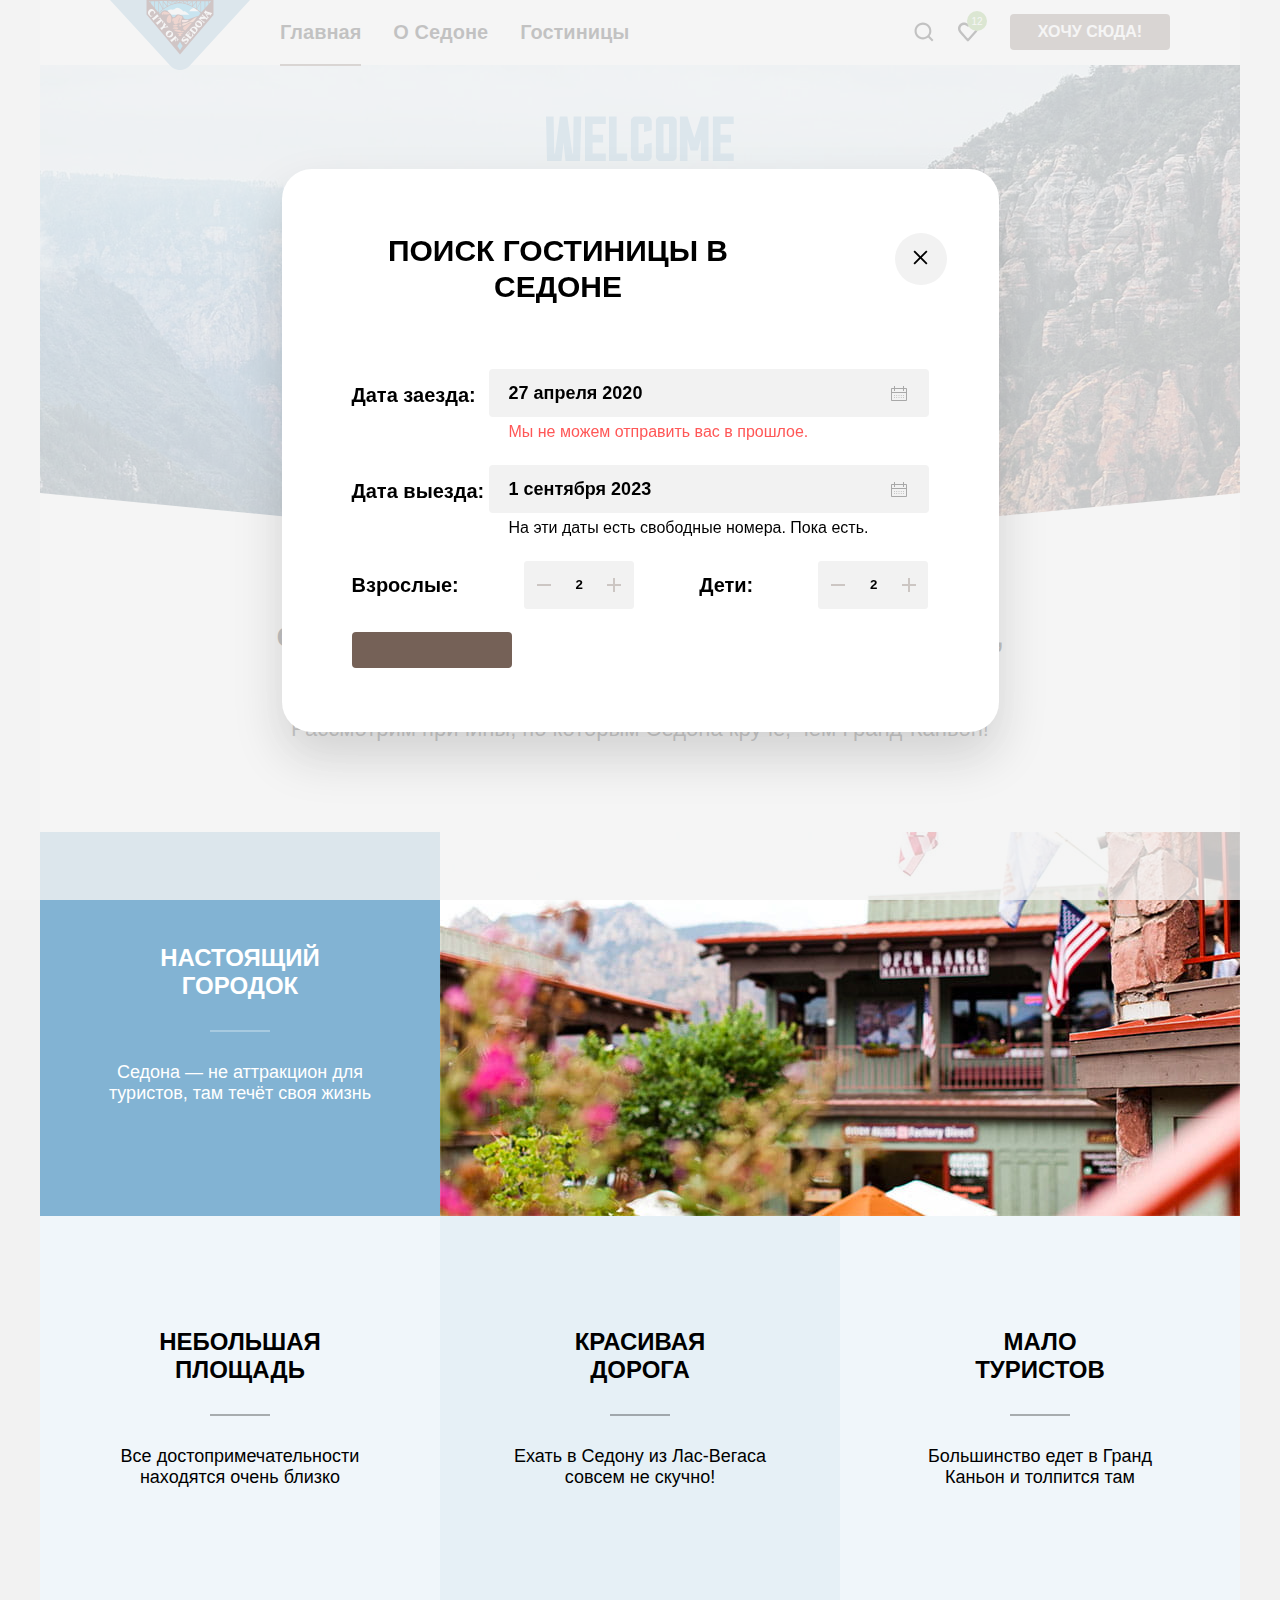
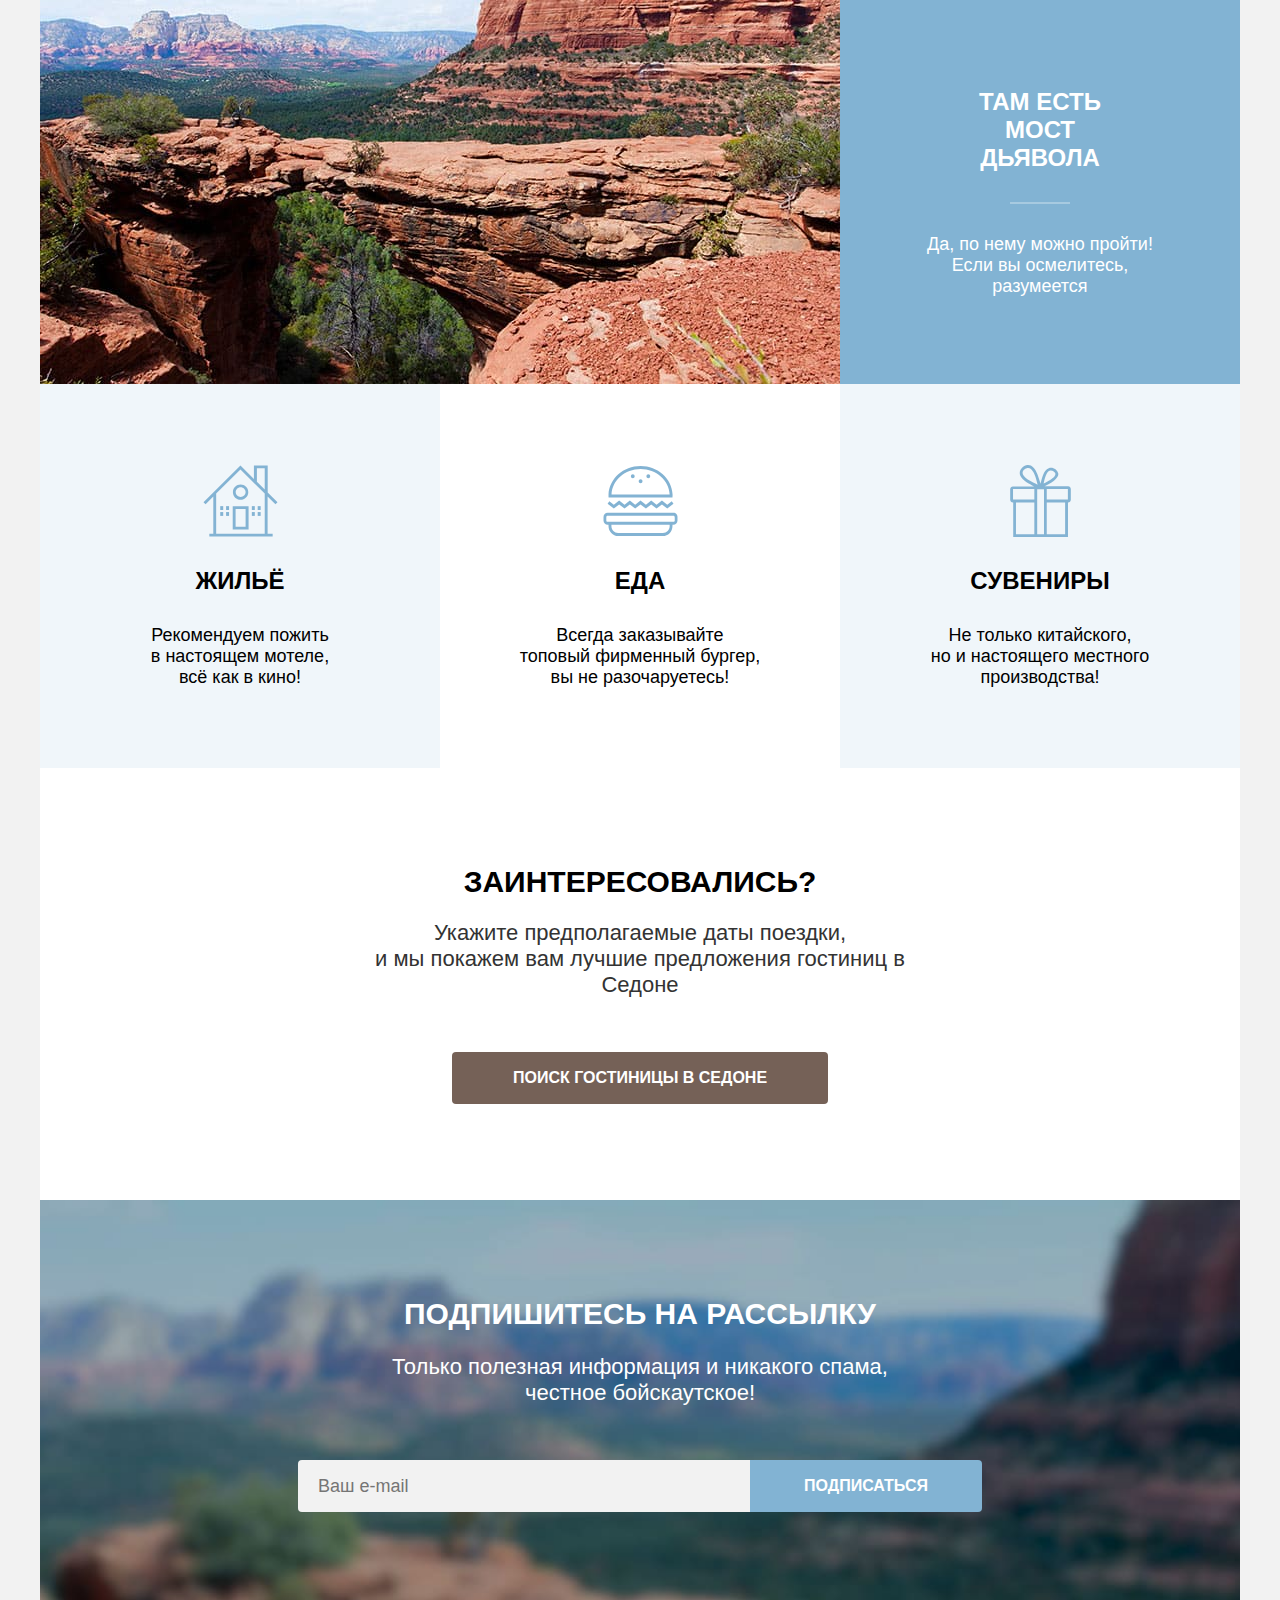
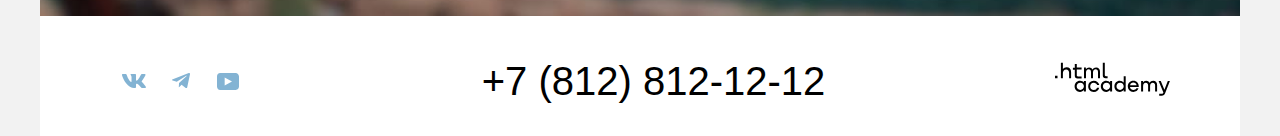
==== commit 4b197294: "делает модальное окно" ====
--- a/index.html
+++ b/index.html
@@ -158,5 +158,65 @@
       </section>
       </div>
     </footer>
+    <div class="modal-container modal-container-close">
+      <div class="modal">
+        <h2 class="section-title modal-title">Поиск гостиницы в Седоне</h2>
+        <button class="modal-close-button" type="button">
+          <svg width="15" height="15" fill="currentColor" focusable="False" aria-hidden="true">
+            <use href="images/modal/modal-sprites.svg#close-button"></use>
+          </svg>
+          <span class="visually-hidden">Закрыть</span>
+        </button>
+        <div class="modal-search">
+        <form class="modal-content" action="https://echo.htmlacademy.ru/" method="post">
+          <label for="arr-date">Дата заезда:</label>
+          <input class="dates" type="text" name="arrival-date" id="arr-date" placeholder="27 апреля 2020">
+          <svg width="16" height="15" fill="currentColor" focusable="False">
+            <use href="images/modal/modal-sprites.svg#calendar"></use>
+          </svg>
+          <span class="modal-text red">Мы не можем отправить вас в прошлое.</span>
+        </form>
+        <form class="modal-content" action="https://echo.htmlacademy.ru/" method="post">
+          <label for="dep-date">Дата выезда:</label>
+          <input class="dates" type="text" name="departure-date" id="dep-date" placeholder="1 сентября 2023">
+          <svg width="16" height="15" fill="currentColor" focusable="False">
+            <use href="images/modal/modal-sprites.svg#calendar"></use>
+          </svg>
+          <span class="modal-text">На эти даты есть свободные номера. Пока есть.</span>
+        </form>
+        <div class="visitors">
+          <label for="adult">Взрослые:</label>
+          <div class="visitors-number">
+            <button class="button-less" type="button">
+              <svg width="14" height="2" fill="currentColor" focusable="False">
+                <use href="images/modal/modal-sprites.svg#less"></use>
+              </svg>
+            </button>
+            <input class="quantity" id="adult" type="number" placeholder="2">
+            <button class="button-more" type="button">
+              <svg width="14" height="14" fill="currentColor" focusable="False">
+                <use href="images/modal/modal-sprites.svg#more"></use>
+              </svg>
+            </button>
+          </div>
+          <label for="children">Дети:</label>
+          <div class="visitors-number">
+            <button class="button-less" type="button">
+              <svg width="14" height="2" fill="currentColor" focusable="False">
+                <use href="images/modal/modal-sprites.svg#less"></use>
+              </svg>
+            </button>
+            <input class="quantity" id="children" type="number" placeholder="2">
+            <button class="button-more" type="button">
+              <svg width="14" height="14" fill="currentColor" focusable="False">
+                <use href="images/modal/modal-sprites.svg#more"></use>
+              </svg>
+            </button>
+          </div>
+        </div>
+        <button class="button"></button>
+        </div>
+      </div>
+    </div>
   </body>
 </html>
--- a/styles/styles.css
+++ b/styles/styles.css
@@ -95,8 +95,9 @@
   justify-content: end;
 }
 
-.menu-list li {
+.menu-item {
   height: 100%;
+  position: relative;
 }
 
 .menu-item:last-child {
@@ -126,6 +127,24 @@
   text-decoration: none;
   min-height: 64px;
   align-items: center;
+  justify-content: center;
+}
+
+.menu-item:nth-of-type(2)::after {
+  content: "12";
+  color: #ffffff;
+  font-family: "PT Sans", sans-serif;
+  font-weight: 400;
+  font-size: 10px;
+  text-align: center;
+  display: block;
+  position: absolute;
+  width: 20px;
+  height: 20px;
+  border-radius: 10px;
+  background-color: #7db54f;
+  top: 11px;
+  left: 9px;
 }
 
 .main-container {
@@ -135,9 +154,9 @@
 .welcome-to-sedona {
   background-color: #000000;
   background-image: url("../images/background-wave.svg"), url("../images/index-background.jpg");
-  background-repeat: no-repeat no-repeat;
-  background-position: bottom center;
-  background-size: contain cover;
+  background-repeat: no-repeat, no-repeat;
+  background-position: bottom, center;
+  background-size: 100% auto, cover;
   margin: 0;
   padding: 0;
 }
@@ -349,6 +368,10 @@
   padding-left: 20px;
 }
 
+.newsletter-field:focus {
+  outline: none;
+}
+
 .footer-contacts {
   background-color: #ffffff;
   display: flex;
@@ -364,10 +387,6 @@
   flex-wrap: wrap;
   margin: 0;
   padding: 0;
-}
-
-.footer-phone {
-  text-align: center;
 }
 
 .footer-phone-number {
@@ -383,6 +402,7 @@
 
 .footer-phone-number:hover,
 .footer-phone-number:focus {
+  outline: none;
   color: #756157;
 }
 
@@ -416,7 +436,8 @@
 .breadcrumbs {
   color: #ffffff;
   display: flex;
-  margin: 8px 0 0 0;
+  align-items: center;
+  margin-top: 8px;
   padding: 0;
   gap: 10px;
 }
@@ -425,15 +446,32 @@
   color: inherit;
 }
 
+.breadcrumb-icon {
+  color: #ffffff;
+}
+
+.breadcrumbs-link:hover {
+  color: rgba(255, 255, 255, 0.6);
+}
+
+.breadcrumbs-link:focus {
+  color: #ffffff;
+}
+
+.breadcrumbs-link:active {
+  color: rgba(255, 255, 255, 0.3);
+}
+
 .catalog-products {
   width: 1060px;
-  margin: 40px 70px 0;
-  padding-bottom: 70px;
+  padding: 40px 70px 70px 70px;
 }
 
 .catalog-filter {
   display: flex;
-  justify-content: space-between;
+  flex-wrap: wrap;
+  width: 1060px;
+  gap: 70px;
 }
 
 .catalog-filter-title {
@@ -449,6 +487,32 @@
   border: none;
   margin: 0;
   padding: 0;
+}
+
+.catalog-filter-list {
+  display: flex;
+  flex-direction: column;
+  gap: 16px;
+  margin-top: 32px;
+}
+
+.catalog-filter-group:nth-of-type(3) {
+  margin-left: 70px;
+}
+
+.catalog-filter-item:hover {
+  opacity: 0.6;
+}
+
+.catalog-filter-item:active {
+  opacity: 0.3;
+}
+
+.filter-buttons {
+  display: flex;
+  flex-direction: column;
+  gap: 32px;
+  justify-content: flex-end;
 }
 
 .control {
@@ -462,17 +526,17 @@
   height: 49px;
   font-size: 18px;
   line-height: 21px;
+  width: 1060px;
   color: #333333;
   background-color: #ffffff;
   display: flex;
   justify-content: flex-start;
   align-items: center;
-  padding: 50px 70px 0 70px;
-  margin-bottom: 40px;
 }
 
 .hotels-found-list {
   background-color: #ffffff;
+  padding: 50px 70px 60px;
 }
 
 .hotels-found-title {
@@ -501,6 +565,104 @@
   line-height: 21px;
   color: #333333;
   background-color: #ffffff;
+  appearance: none;
+  background-image: url("../images/catalog/selector.svg");
+  background-repeat: no-repeat;
+  background-position: 260px;
+}
+
+.select-control:hover,
+.select-control:focus {
+  outline: none;
+  border: 2px solid #68a2ca;
+}
+
+.select-control:active {
+  border: 2px solid #3f5e72;
+}
+
+.cost {
+  width: 288px;
+  display: grid;
+  border: 0;
+  margin: 0;
+  padding: 0;
+}
+
+.cost-inputs {
+  display: grid;
+  grid-template-columns: 1fr 1fr;
+  margin: 32px 0 36px;
+  font-size: 18px;
+  line-height: 1.28;
+  gap: 2px;
+}
+
+.cost-label {
+  display: grid;
+  grid-template-columns: 1fr auto;
+  border-radius: 4px 0 0 4px;
+  background-color: #f2f2f2;
+  padding: 12px 20px;
+  box-sizing: border-box;
+  color: rgba(0, 0, 0, 0.3);
+}
+
+.cost-label:hover {
+  background-color: #e6e6e6;
+}
+
+.cost-label:focus-within {
+  outline: 3px solid #83b3d3;
+}
+
+.cost-label:active {
+  outline: 2px solid #000000;
+}
+
+.cost-label:last-child {
+  border-radius: 0 4px 4px 0;
+}
+
+.cost-input {
+  all: unset;
+  appearance: textfield;
+  font-weight: 700;
+  font-size: 18px;
+  color: #000000;
+  width: 100%;
+  min-width: auto;
+}
+
+.range-slider {
+  margin: 0;
+  width: 100%;
+  background-image: linear-gradient(to right, rgba(255, 255, 255, 0.3) var(--first-val), #ffffff var(--first-val), #ffffff var(--second-val), rgba(255, 255, 255, 0.3) var(--second-val));
+  background-size: 100% 4px;
+  background-repeat: no-repeat;
+  background-position: center;
+  display: flex;
+  position: relative;
+  z-index: 1;
+  height: 20px;
+}
+
+.range-slider-input {
+  cursor: grab;
+  width: 100%;
+  height: 100%;
+  appearance: none;
+  background-color: transparent;
+}
+
+.range-slider-input::-webkit-slider-thumb {
+  background-color: #ffffff;
+  border: none;
+  border-radius: 5px;
+  pointer-events: auto;
+  width: 20px;
+  height: 20px;
+  -webkit-appearance: none;
 }
 
 .view-buttons-container {
@@ -515,7 +677,9 @@
   grid-template-columns: repeat(3, 340px);
   gap: 20px;
   justify-content: center;
-  margin-bottom: 80px;
+  padding: 40px 0 40px;
+  margin-bottom: 40px;
+  border-bottom: solid 1px #e6e6e6;
 }
 
 .hotel-card {
@@ -590,6 +754,20 @@
   cursor: pointer;
 }
 
+.button:hover,
+.button:focus {
+  outline: none;
+  background-color: #615048;
+}
+
+.button:active {
+  color: rgba(255, 255, 255, 0.3);
+}
+
+.button:disabled {
+  background-color: #e5e5e5;
+}
+
 .search-hotel-button {
   width: 376px;
   min-height: 52px;
@@ -616,8 +794,24 @@
 }
 
 .reset-button {
+  color: #ffffff;
   width: 191px;
   background: transparent;
+  border: none;
+}
+
+.reset-button:hover {
+  background: transparent;
+  opacity: 0.6;
+}
+
+.reset-button:focus {
+  background: transparent;
+  border: 3px solid #83b3d3;
+  border-radius: 4px;
+}
+
+.reset-button:active {
   border: none;
 }
 
@@ -631,9 +825,24 @@
   gap: 10px;
   width: 48px;
   height: 48px;
+  border: 2px solid #e5e5e5;
+  border-radius: 4px;
+  background-color: #ffffff;
+}
+
+.view-button:hover {
+  background-color: #ffffff;
   border: 2px solid #000000;
-  border-radius: 4px;
-  background-color: #ffffff;
+}
+
+.view-button:focus {
+  background-color: #ffffff;
+  border: 2px solid #68a2ca;
+}
+
+.view-button:active {
+  background-color: #ffffff;
+  border: 2px solid #000000;
 }
 
 .more-about-button {
@@ -645,6 +854,32 @@
   width: 140px;
   background: #82b3d3;
   text-decoration: none;
+}
+
+.in-favourites {
+  width: 140px;
+  background: #7db54f;
+  text-decoration: none;
+}
+
+.newsletter-button:hover,
+.apply-button:hover,
+.add-to-favourites:hover,
+.newsletter-button:focus,
+.apply-button:focus,
+.add-to-favourites:focus {
+  outline: none;
+  background-color: #68a2ca;
+}
+
+.in-favourites:hover,
+.in-favourites:focus {
+  outline: none;
+  background-color: #6c9e42;
+}
+
+.in-favourites:active {
+  color: rgba(255, 255, 255, 0.3);
 }
 
 .rating-description {
@@ -654,7 +889,10 @@
   color: #333333;
 }
 
-.rating-button {
+.rating-button,
+.rating-button:hover,
+.rating-button:focus,
+.rating-button:active {
   text-decoration: none;
   width: 140px;
   min-height: 37px;
@@ -673,6 +911,7 @@
 
 .copyright-button:hover,
 .copyright-button:focus {
+  outline: none;
   color: #756157;
 }
 
@@ -682,6 +921,7 @@
 
 .social-button:hover,
 .social-button:focus {
+  outline: none;
   color: #68a2ca;
 }
 
@@ -692,17 +932,12 @@
 .pagination {
   background-color: #ffffff;
   display: flex;
-  padding: 0;
-  margin-left: 70px;
   gap: 8px;
-  padding-bottom: 60px;
 }
 
 .pagination-item {
   width: 60px;
   min-height: 60px;
-  background: #82b3d3;
-  border-radius: 4px;
   display: flex;
   align-items: center;
   justify-content: center;
@@ -716,21 +951,34 @@
   line-height: 36px;
   font-weight: 700;
   font-size: 20px;
+  background: #82b3d3;
+  border-radius: 4px;
   margin: 0;
   display: flex;
   align-items: center;
   justify-content: center;
+}
+
+.pagination-link:hover,
+.pagination-link:focus {
+  outline: none;
+  background-color: #68a2ca;
+  border: 1px solid #82b3d3;
+}
+
+.pagination-link:active {
+  color: rgba(255, 255, 255, 0.3);
 }
 
 .pagination-item:nth-child(5) {
   background: transparent;
 }
 
-.pagination-current,
-.pagination-current .pagination-link {
+.pagination-link.pagination-current {
   color: #000000;
   background-color: #f2f2f2;
   cursor: default;
+  border: none;
 }
 
 .visually-hidden {
@@ -745,3 +993,168 @@
   clip: rect(0 0 0 0);
   overflow: hidden;
 }
+
+.modal-container-close {
+  display: block;
+}
+
+.modal-container {
+  position: fixed;
+  top: 0;
+  left: 0;
+  display: grid;
+  width: 100%;
+  height: 100%;
+  background-color: rgba(242, 242, 242, 0.8);
+  z-index: 3;
+}
+
+.modal {
+  position: relative;
+  margin: auto;
+  width: 717px;
+  padding: 64px 70px;
+  background-color: #ffffff;
+  box-shadow: 0 25px 50px rgba(0, 0, 0, 0.15);
+  border-radius: 30px;
+}
+
+.modal-search {
+  display: flex;
+  flex-direction: column;
+  gap: 23px;
+}
+
+.modal-title {
+  box-sizing: border-box;
+  max-width: 413px;
+  display: block;
+  padding: 0;
+  margin-bottom: 64px;
+}
+
+.modal-close-button {
+  border: none;
+  width: 52px;
+  height: 52px;
+  background-color: #f2f2f2;
+  border-radius: 50%;
+  text-align: center;
+  position: absolute;
+  top: 0;
+  right: 0;
+  margin-top: 64px;
+  margin-right: 52px;
+}
+
+.modal-content {
+  box-sizing: border-box;
+  display: flex;
+  flex-wrap: wrap;
+  align-items: center;
+  justify-content: space-between;
+  position: relative;
+}
+
+.modal-content svg {
+  color: #000000;
+  opacity: 0.3;
+  position: absolute;
+  right: 22px;
+  top: 17px;
+}
+
+.dates {
+  width: 440px;
+  min-height: 48px;
+  background: #f2f2f2;
+  border: none;
+  border-radius: 4px;
+  padding-left: 20px;
+  padding-right: 40px;
+  margin-bottom: 4px;
+  font-family: "PT Sans", sans-serif;
+  font-style: normal;
+  font-weight: 700;
+  font-size: 18px;
+  line-height: 24px;
+  color: #000000;
+  display: flex;
+  justify-content: center;
+}
+
+.modal-content label,
+.visitors label {
+  font-family: "PT Sans", sans-serif;
+  font-style: normal;
+  color: #000000;
+  font-size: 20px;
+  font-weight: 700;
+  line-height: 24px;
+}
+
+.modal-text {
+  font-size: 16px;
+  font-weight: 400;
+  padding: 0 20px;
+  margin-left: 137px;
+}
+
+.modal-text.red {
+  color: #ff5757;
+}
+
+.dates::placeholder {
+  color: #000000;
+}
+
+.visitors {
+  display: flex;
+  width: 100%;
+  justify-content: space-between;
+  align-items: center;
+}
+
+.visitors-number {
+  width: 110px;
+  min-height: 48px;
+  background: #f2f2f2;
+  border-radius: 4px;
+  display: grid;
+  grid-template-columns: 1fr 31px 1fr;
+}
+
+.quantity {
+  background-color: #f2f2f2;
+  border: none;
+  font-family: "PT Sans", sans-serif;
+  font-style: normal;
+  font-weight: 700;
+  text-align: center;
+}
+
+.quantity::-webkit-inner-spin-button,
+.quantity::-webkit-outer-spin-button {
+  display: none;
+}
+
+.quantity::placeholder {
+  color: #000000;
+  padding: 14px 10px;
+}
+
+.button-less,
+.button-more {
+  display: flex;
+  background-color: #f2f2f2;
+  border: none;
+  border-radius: 4px;
+  cursor: pointer;
+  align-items: center;
+  justify-content: center;
+}
+
+.button-less svg,
+.button-more svg {
+  color: rgba(117, 97, 87, 0.3);
+}
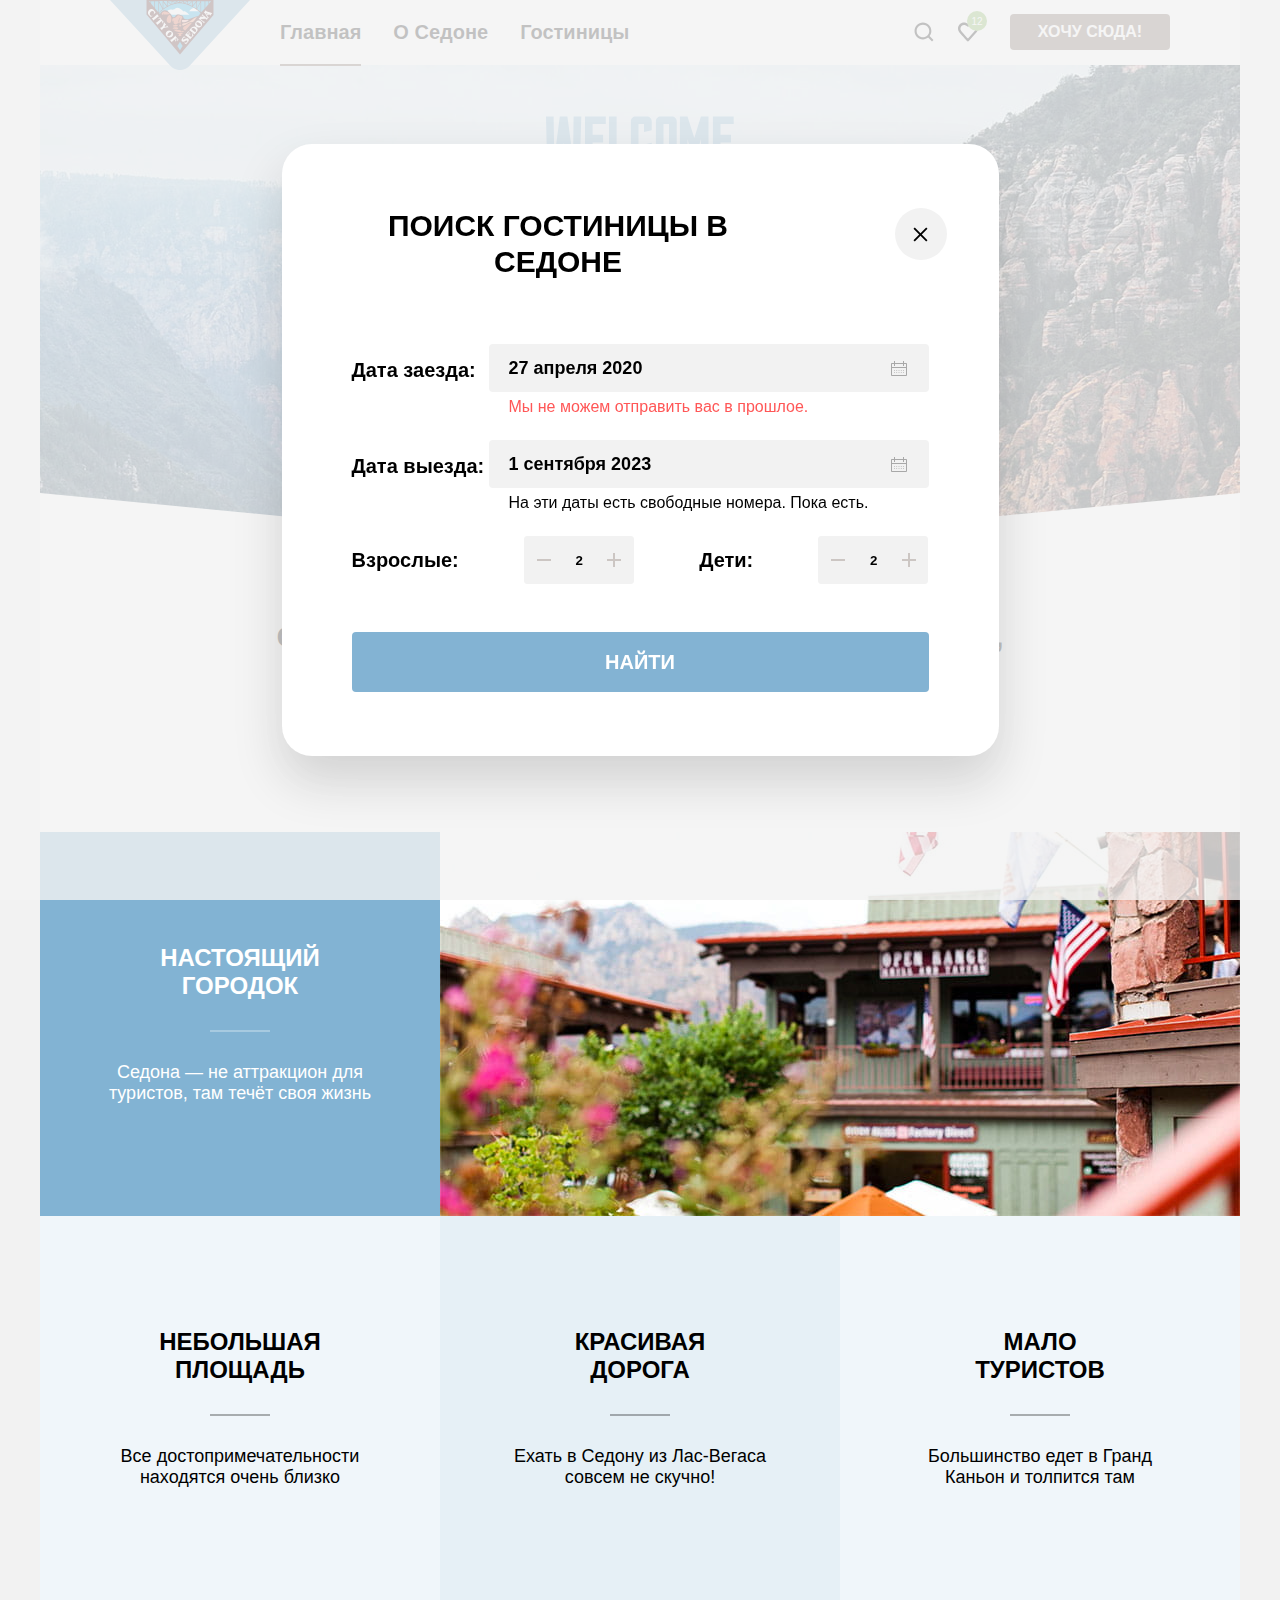
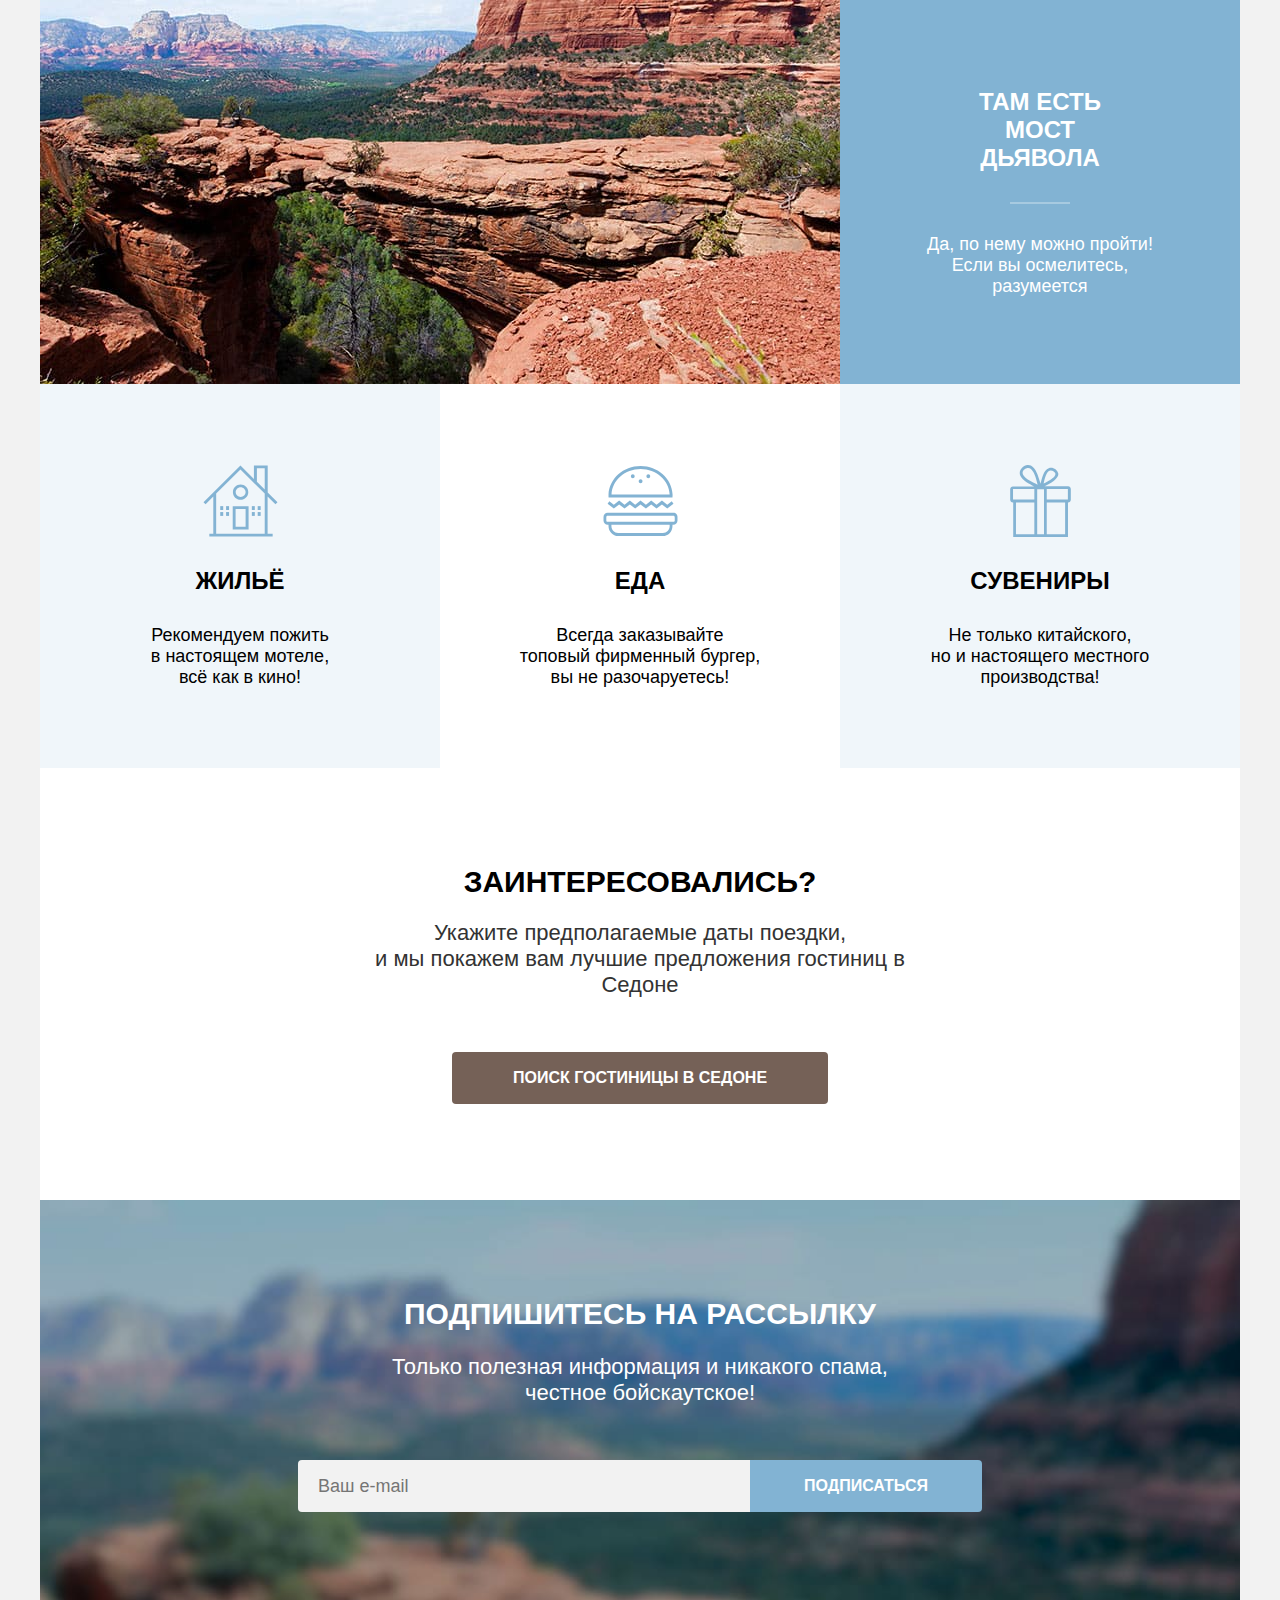
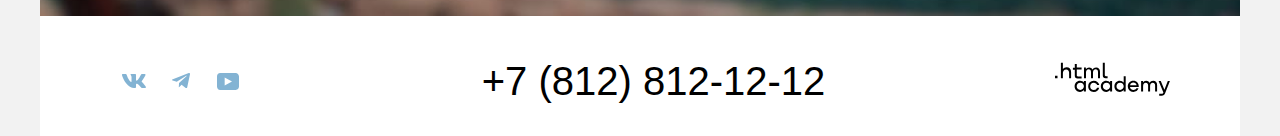
==== commit a69a375a: "добавляет состояния модально" ====
--- a/index.html
+++ b/index.html
@@ -214,7 +214,7 @@
             </button>
           </div>
         </div>
-        <button class="button"></button>
+        <button class="button modal-button">Найти</button>
         </div>
       </div>
     </div>
--- a/styles/styles.css
+++ b/styles/styles.css
@@ -1039,12 +1039,14 @@
   height: 52px;
   background-color: #f2f2f2;
   border-radius: 50%;
-  text-align: center;
   position: absolute;
   top: 0;
   right: 0;
   margin-top: 64px;
   margin-right: 52px;
+  display: flex;
+  justify-content: center;
+  align-items: center;
 }
 
 .modal-content {
@@ -1158,3 +1160,23 @@
 .button-more svg {
   color: rgba(117, 97, 87, 0.3);
 }
+
+.modal-button {
+  width: 100%;
+  min-height: 60px;
+  font-size: 20px;
+  margin-top: 25px;
+  background-color: #83b3d3;
+}
+
+.modal-button:hover,
+.modal-button:focus {
+  outline: none;
+  background-color: #68a2ca;
+}
+
+.modal-button:active {
+  outline: none;
+  background-color: #68a2ca;
+  color: rgba(255, 255, 255, 0.3)
+}
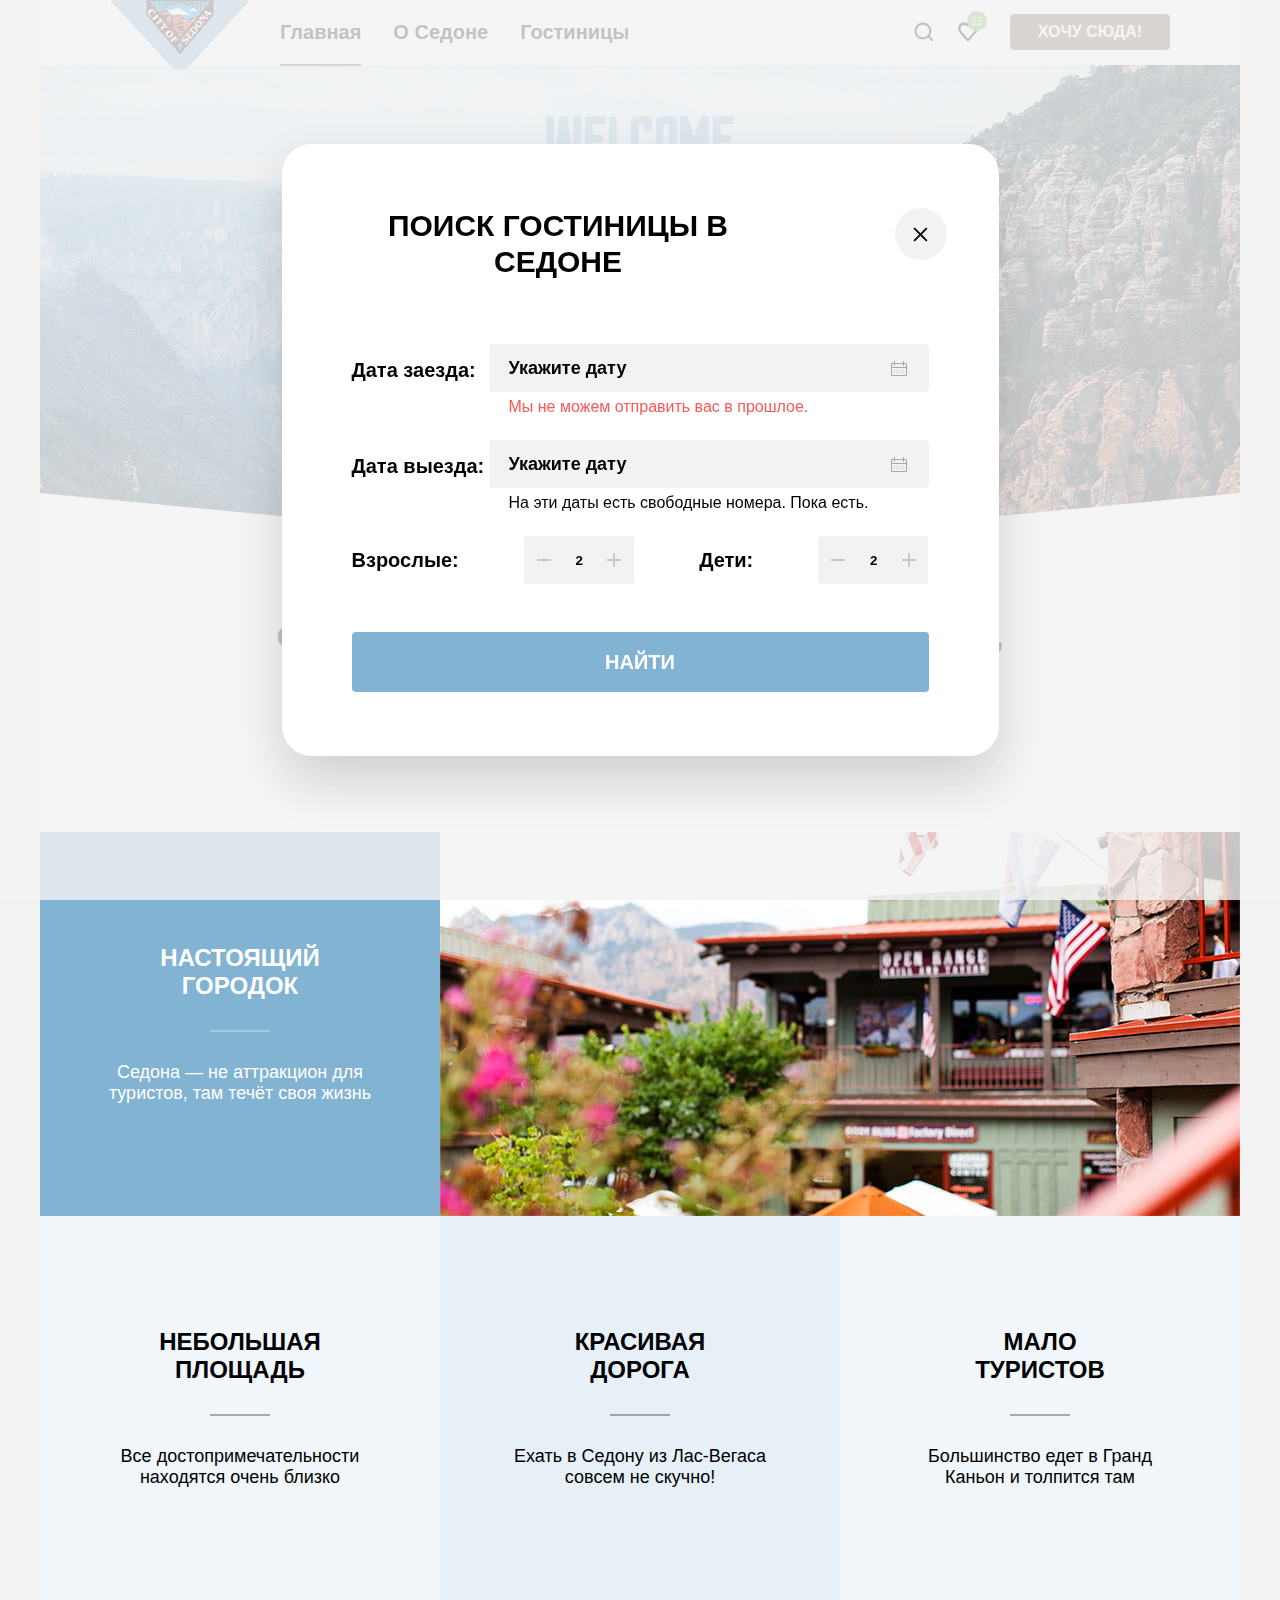
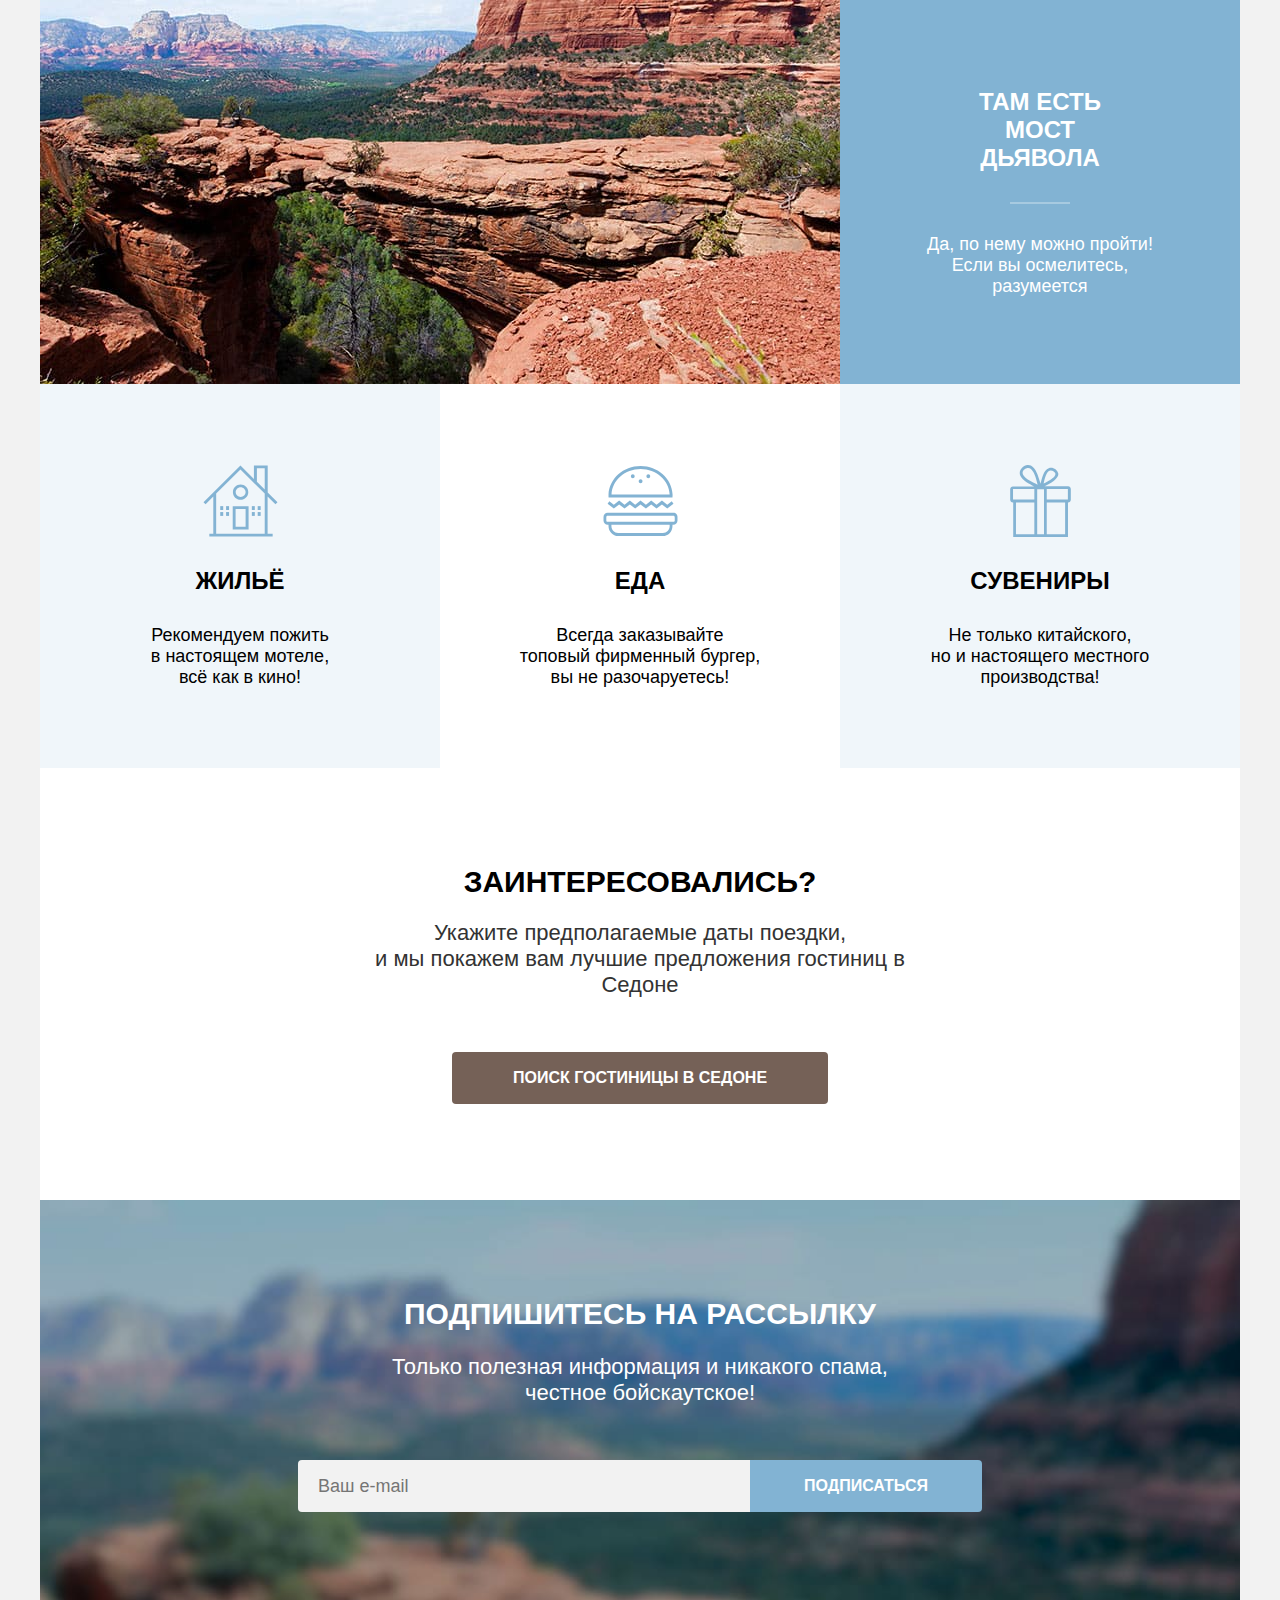
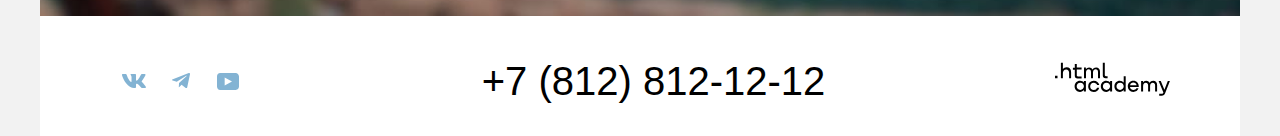
==== commit 1356c0cf: "исправление плейсхолдера модального окна" ====
--- a/index.html
+++ b/index.html
@@ -170,7 +170,7 @@
         <div class="modal-search">
         <form class="modal-content" action="https://echo.htmlacademy.ru/" method="post">
           <label for="arr-date">Дата заезда:</label>
-          <input class="dates" type="text" name="arrival-date" id="arr-date" placeholder="27 апреля 2020">
+          <input class="dates" type="text" name="arrival-date" id="arr-date" placeholder="Укажите дату">
           <svg width="16" height="15" fill="currentColor" focusable="False">
             <use href="images/modal/modal-sprites.svg#calendar"></use>
           </svg>
@@ -178,7 +178,7 @@
         </form>
         <form class="modal-content" action="https://echo.htmlacademy.ru/" method="post">
           <label for="dep-date">Дата выезда:</label>
-          <input class="dates" type="text" name="departure-date" id="dep-date" placeholder="1 сентября 2023">
+          <input class="dates" type="text" name="departure-date" id="dep-date" placeholder="Укажите дату">
           <svg width="16" height="15" fill="currentColor" focusable="False">
             <use href="images/modal/modal-sprites.svg#calendar"></use>
           </svg>
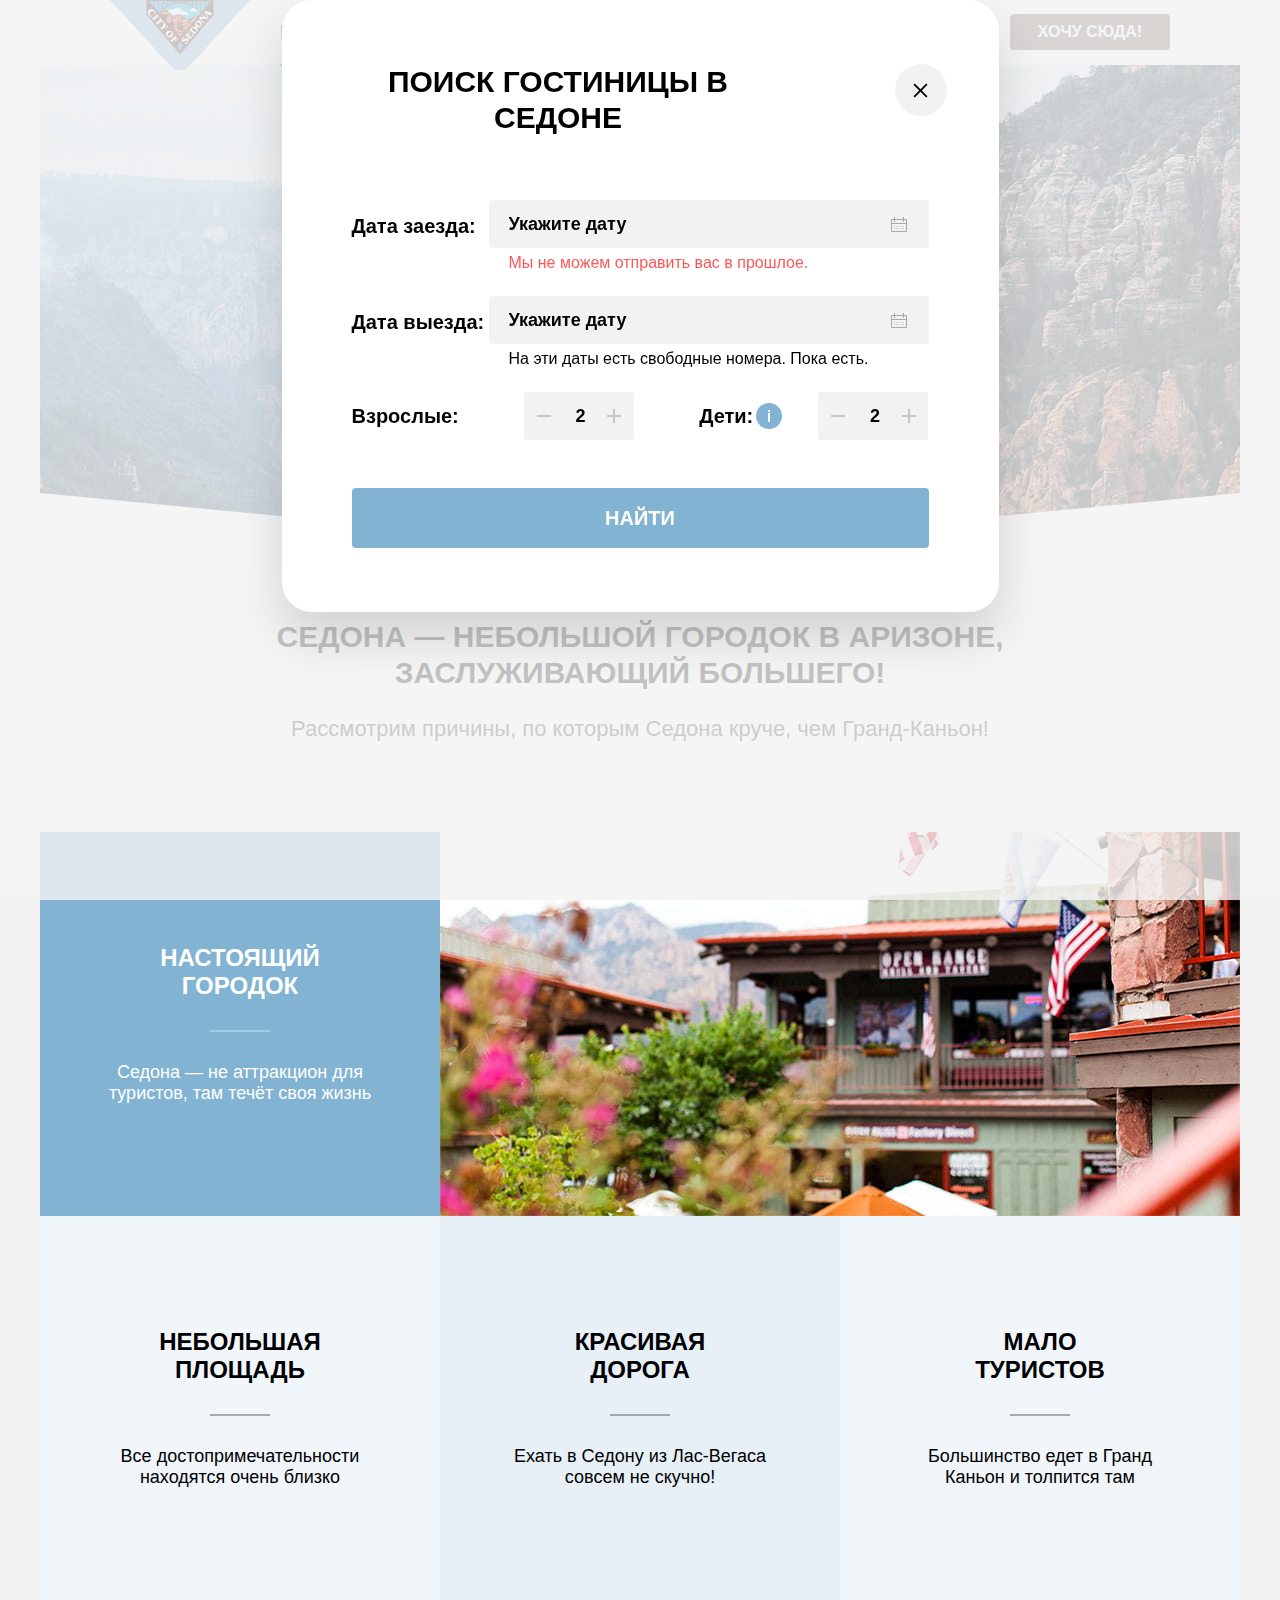
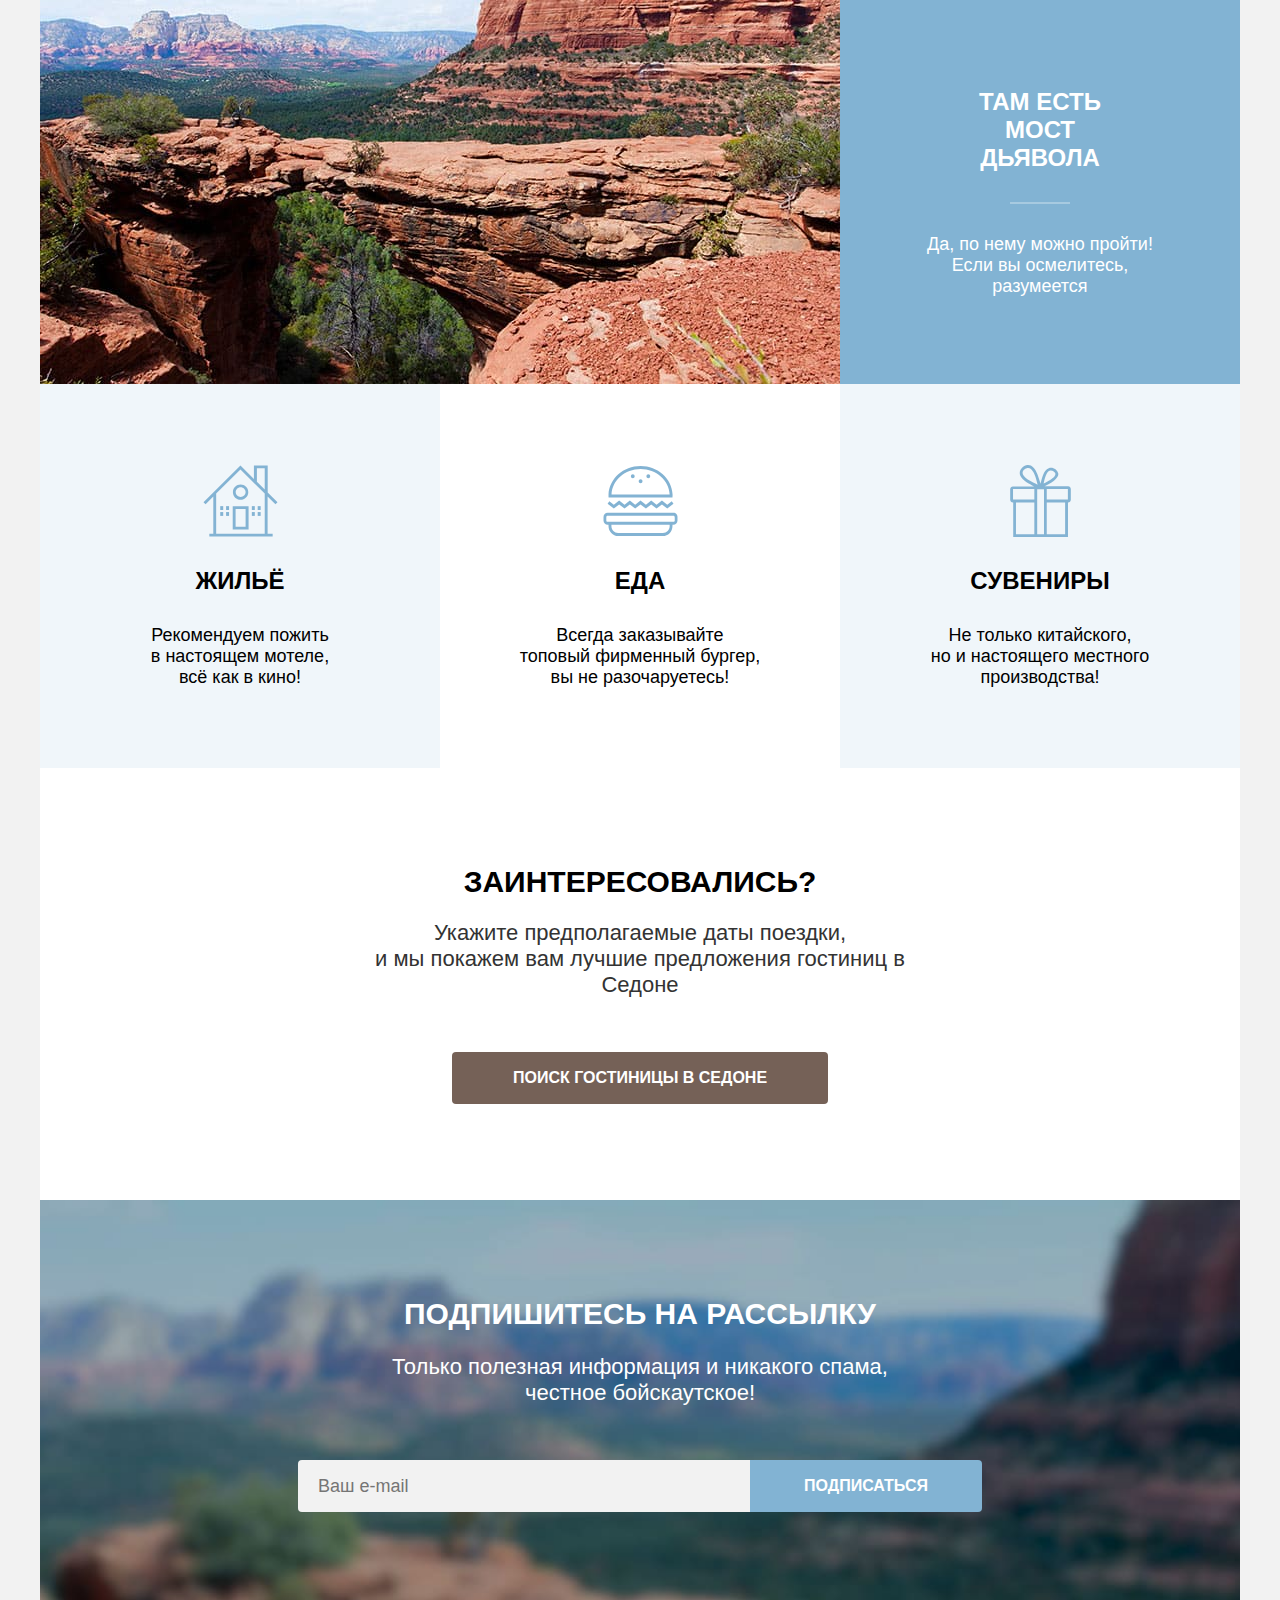
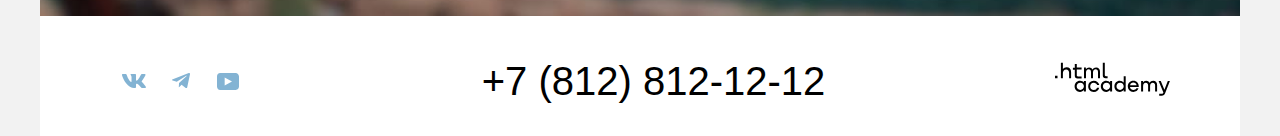
==== commit 0220850a: "делает состояния модального окна и тулти" ====
--- a/index.html
+++ b/index.html
@@ -200,6 +200,9 @@
             </button>
           </div>
           <label for="children">Дети:</label>
+          <span class="tooltip" role="tooltip">
+            <span class="tooltip-text">Укажите количество детей, которые будут с вами, возраст которых от 6 до 18 лет. Дети до 6 лет размещаются бесплатно.</span>
+          </span>
           <div class="visitors-number">
             <button class="button-less" type="button">
               <svg width="14" height="2" fill="currentColor" focusable="False">
--- a/styles/styles.css
+++ b/styles/styles.css
@@ -994,10 +994,6 @@
   overflow: hidden;
 }
 
-.modal-container-close {
-  display: block;
-}
-
 .modal-container {
   position: fixed;
   top: 0;
@@ -1007,6 +1003,10 @@
   height: 100%;
   background-color: rgba(242, 242, 242, 0.8);
   z-index: 3;
+}
+
+.modal-container-close {
+  display: block;
 }
 
 .modal {
@@ -1049,6 +1049,20 @@
   align-items: center;
 }
 
+.modal-close-button:hover {
+  background-color: #e6e6e6;
+}
+
+.modal-close-button:focus {
+  border: 3px solid #83b3d3;
+}
+
+.modal-close-button:active {
+  background-color: #e6e6e6;
+  color: rgba(0, 0, 0, 0.3);
+  border: none;
+}
+
 .modal-content {
   box-sizing: border-box;
   display: flex;
@@ -1115,6 +1129,7 @@
   width: 100%;
   justify-content: space-between;
   align-items: center;
+  position: relative;
 }
 
 .visitors-number {
@@ -1131,8 +1146,13 @@
   border: none;
   font-family: "PT Sans", sans-serif;
   font-style: normal;
+  font-size: 18px;
   font-weight: 700;
   text-align: center;
+}
+
+.quantity:focus {
+  outline: none;
 }
 
 .quantity::-webkit-inner-spin-button,
@@ -1159,6 +1179,34 @@
 .button-less svg,
 .button-more svg {
   color: rgba(117, 97, 87, 0.3);
+}
+
+.button-less:hover svg,
+.button-more:hover svg {
+  color: #000000;
+}
+
+.button-less:focus-within,
+.button-more:focus-within {
+  outline: none;
+  border: 3px solid #82b3d3;
+  border-radius: 4px;
+}
+
+.button-less:focus svg,
+.button-more:focus svg {
+  color: #000000;
+}
+
+.button-less:active,
+.button-more:active {
+  outline: none;
+  border: none;
+}
+
+.button-less:active svg,
+.button-more:active svg {
+  color: rgba(117, 97, 87, 0.2);
 }
 
 .modal-button {
@@ -1178,5 +1226,48 @@
 .modal-button:active {
   outline: none;
   background-color: #68a2ca;
-  color: rgba(255, 255, 255, 0.3)
-}
+  color: rgba(255, 255, 255, 0.3);
+}
+
+.tooltip {
+  width: 26px;
+  height: 26px;
+  position: absolute;
+  right: 147px;
+  background-color: #83b3d3;
+  border-radius: 50%;
+  background-image: url("../images/modal/tooltip.svg");
+  background-repeat: no-repeat;
+  background-position: center;
+}
+
+.tooltip-text {
+  display: none;
+  box-sizing: border-box;
+  position: absolute;
+  left: -114px;
+  top: 32px;
+  width: 256px;
+  min-height: 152px;
+  padding-top: 30px;
+  padding-left: 22px;
+  padding-right: 18px;
+  padding-bottom: 18px;
+  font-family: "PT Sans", sans-serif;
+  font-style: normal;
+  font-weight: 400;
+  font-size: 16px;
+  line-height: 20px;
+  color: #ffffff;
+  background-image: url("../images/modal/tooltip-background.png");
+  background-size: cover;
+}
+
+.tooltip:hover {
+  background-color: rgba(131, 179, 211, 0.8);
+}
+
+.tooltip:hover .tooltip-text,
+.tooltip:focus .tooltip-text {
+  display: block;
+}
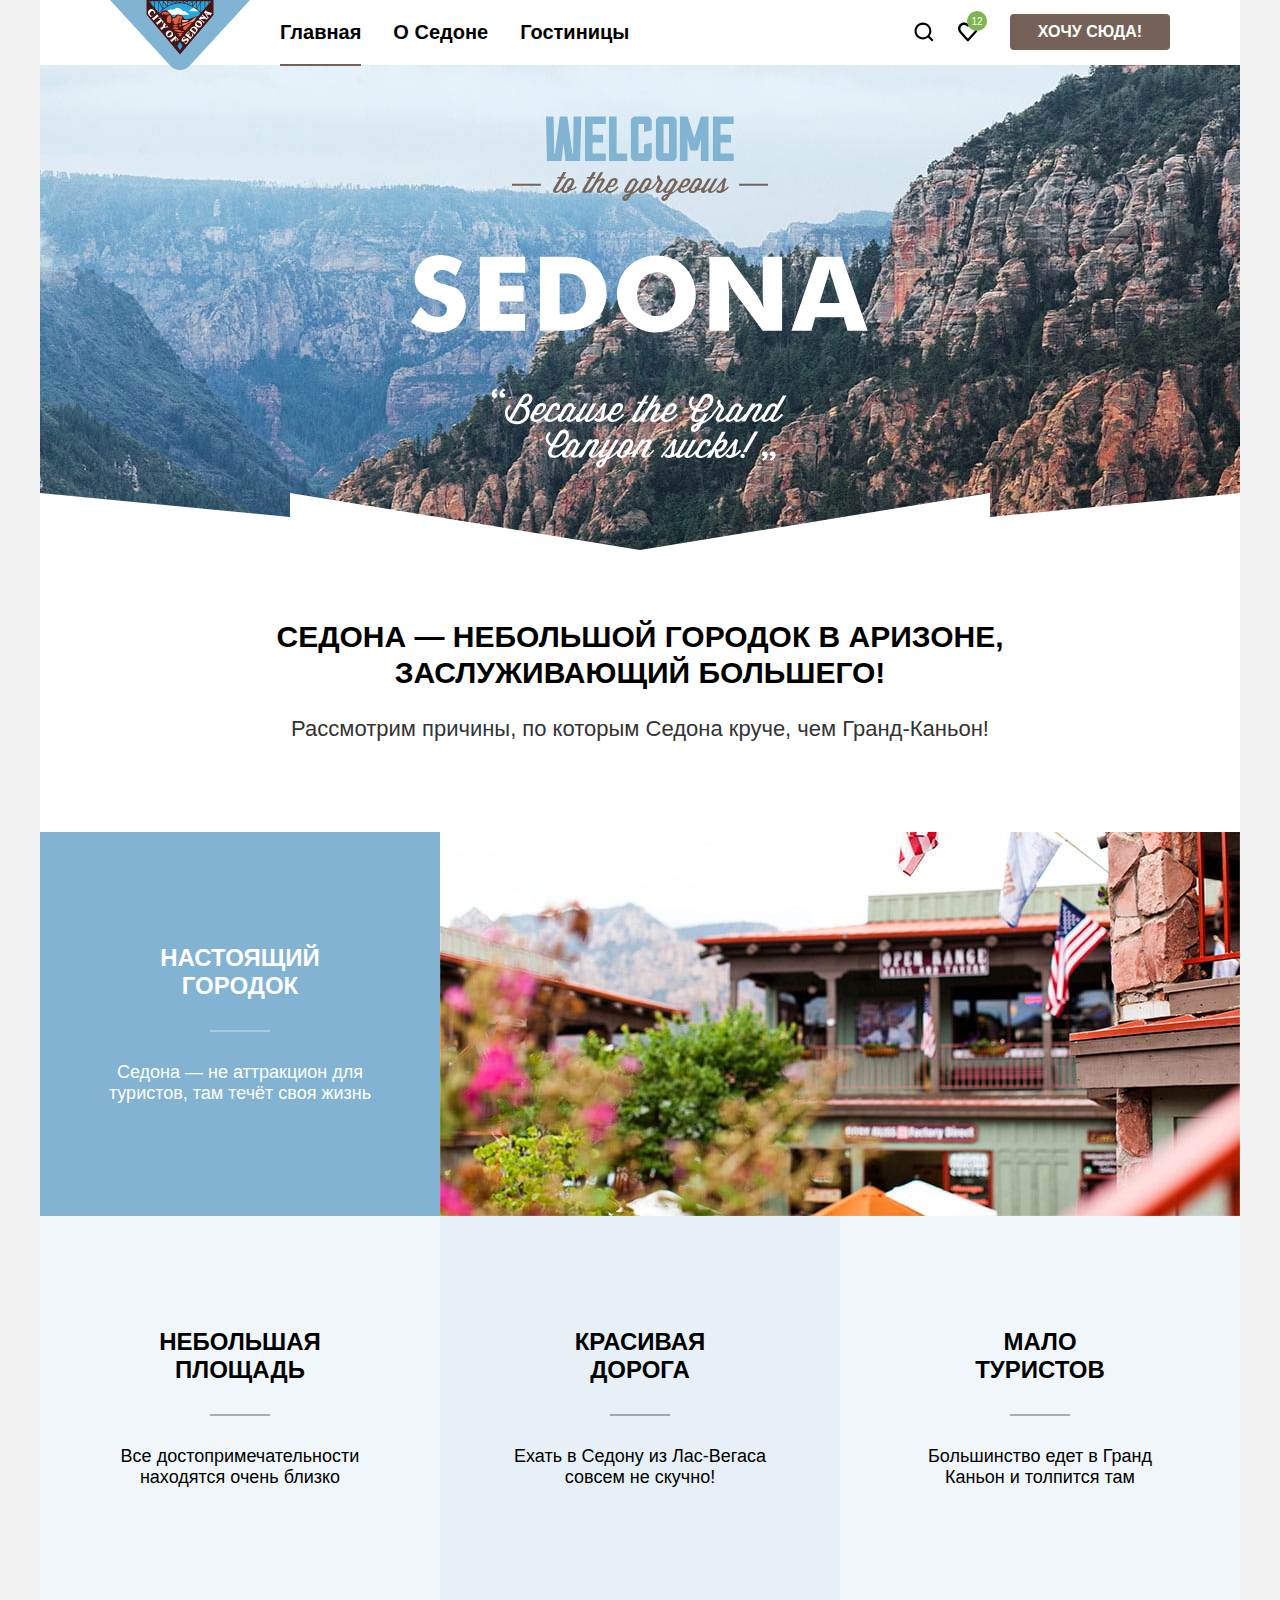
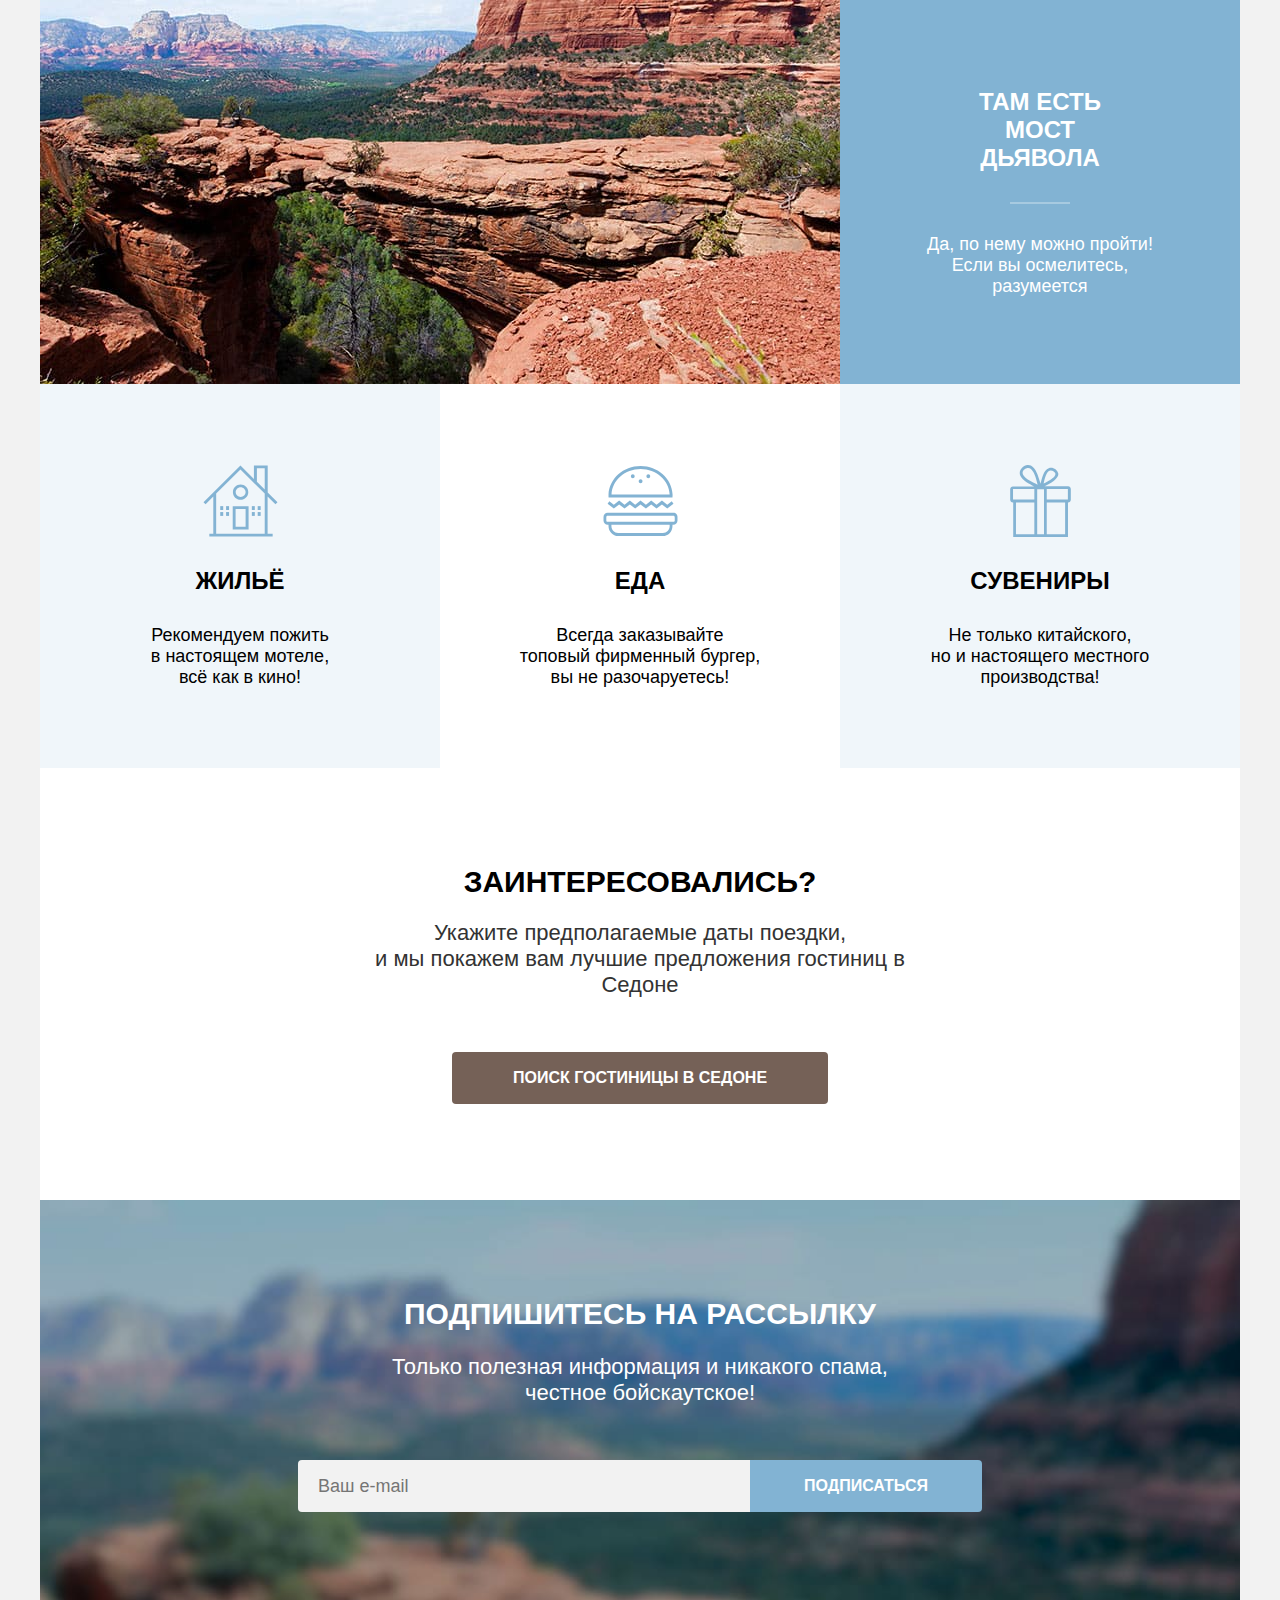
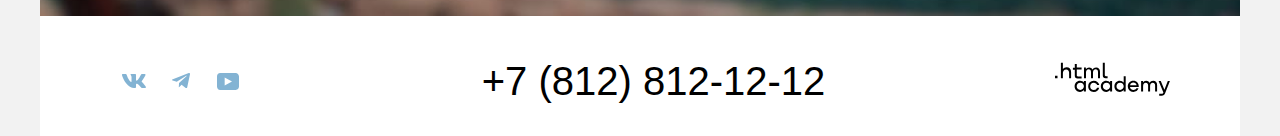
==== commit a6eae34b: "исправляет разметку" ====
--- a/index.html
+++ b/index.html
@@ -22,7 +22,7 @@
         </ul>
       </nav>
       <menu class="menu-list">
-           <li class="menu-item">
+          <li class="menu-item">
             <a class="menu-link" href="#">
               <img class="menu-image" src="images/header/search.svg" alt="Поиск" width="20" height="20">
               <span class="visually-hidden">Поиск</span>
@@ -117,7 +117,7 @@
         <ul class="footer-social-list">
           <li class="footer-social-item">
             <a href="https://vk.com/htmlacademy" class="button social-button">
-              <svg width="24" height="14" role="img" fill="currentColor" focusable="False" aria-labelledby="vk-label">
+              <svg width="24" height="14" role="img" fill="currentColor" aria-labelledby="vk-label">
                 <title id="vk-label">Наш ВК</title>
                 <use href="images/footer/footer-sprite.svg#vk"></use>
               </svg>
@@ -125,7 +125,7 @@
           </li>
           <li class="footer-social-item">
             <a href="https://t.me/htmlacademy " class="button social-button">
-              <svg width="18" height="16" role="img" fill="currentColor" focusable="False" aria-labelledby="telegram-label">
+              <svg width="18" height="16" role="img" fill="currentColor" aria-labelledby="telegram-label">
                 <title id="telegram-label">Наш Телеграмм</title>
                 <use href="images/footer/footer-sprite.svg#telegram"></use>
               </svg>
@@ -133,7 +133,7 @@
           </li>
           <li class="footer-social-item">
             <a href="https://www.youtube.com/user/htmlacademyru" class="button social-button">
-              <svg width="22" height="17" role="img" fill="currentColor" focusable="False" aria-labelledby="youtube-label">
+              <svg width="22" height="17" role="img" fill="currentColor" aria-labelledby="youtube-label">
                 <title id="youtube-label">Наш Youtube</title>
                 <use href="images/footer/footer-sprite.svg#youtube"></use>
               </svg>
@@ -150,7 +150,7 @@
       <section>
         <h2 class="section-title visually-hidden">HTML Академия</h2>
         <a class="copyright-button" href="https://htmlacademy.ru/">
-          <svg width="115" height="34" role="img" fill="currentColor" focusable="False" aria-labelledby="youtube-label">
+          <svg width="115" height="34" role="img" fill="currentColor" aria-labelledby="youtube-label">
             <title id="html-academy-logo">HTML Академия</title>
             <use href="images/footer/footer-sprite.svg#copyright"></use>
           </svg>
@@ -162,39 +162,39 @@
       <div class="modal">
         <h2 class="section-title modal-title">Поиск гостиницы в Седоне</h2>
         <button class="modal-close-button" type="button">
-          <svg width="15" height="15" fill="currentColor" focusable="False" aria-hidden="true">
+          <svg width="15" height="15" fill="currentColor" aria-hidden="true">
             <use href="images/modal/modal-sprites.svg#close-button"></use>
           </svg>
           <span class="visually-hidden">Закрыть</span>
         </button>
-        <div class="modal-search">
-        <form class="modal-content" action="https://echo.htmlacademy.ru/" method="post">
+        <form class="modal-search" method="get" action="https://echo.htmlacademy.ru/">
+        <div class="modal-content">
           <label for="arr-date">Дата заезда:</label>
           <input class="dates" type="text" name="arrival-date" id="arr-date" placeholder="Укажите дату">
-          <svg width="16" height="15" fill="currentColor" focusable="False">
+          <svg width="16" height="15" fill="currentColor">
             <use href="images/modal/modal-sprites.svg#calendar"></use>
           </svg>
           <span class="modal-text red">Мы не можем отправить вас в прошлое.</span>
-        </form>
-        <form class="modal-content" action="https://echo.htmlacademy.ru/" method="post">
+        </div>
+        <div class="modal-content">
           <label for="dep-date">Дата выезда:</label>
           <input class="dates" type="text" name="departure-date" id="dep-date" placeholder="Укажите дату">
-          <svg width="16" height="15" fill="currentColor" focusable="False">
+          <svg width="16" height="15" fill="currentColor">
             <use href="images/modal/modal-sprites.svg#calendar"></use>
           </svg>
           <span class="modal-text">На эти даты есть свободные номера. Пока есть.</span>
-        </form>
+        </div>
         <div class="visitors">
           <label for="adult">Взрослые:</label>
           <div class="visitors-number">
             <button class="button-less" type="button">
-              <svg width="14" height="2" fill="currentColor" focusable="False">
+              <svg width="14" height="2" fill="currentColor">
                 <use href="images/modal/modal-sprites.svg#less"></use>
               </svg>
             </button>
-            <input class="quantity" id="adult" type="number" placeholder="2">
+            <input class="quantity" id="adult" type="number" name="adult-number" placeholder="2">
             <button class="button-more" type="button">
-              <svg width="14" height="14" fill="currentColor" focusable="False">
+              <svg width="14" height="14" fill="currentColor">
                 <use href="images/modal/modal-sprites.svg#more"></use>
               </svg>
             </button>
@@ -205,20 +205,20 @@
           </span>
           <div class="visitors-number">
             <button class="button-less" type="button">
-              <svg width="14" height="2" fill="currentColor" focusable="False">
+              <svg width="14" height="2" fill="currentColor">
                 <use href="images/modal/modal-sprites.svg#less"></use>
               </svg>
             </button>
-            <input class="quantity" id="children" type="number" placeholder="2">
+            <input class="quantity" id="children" type="number" name="children-number" placeholder="2">
             <button class="button-more" type="button">
-              <svg width="14" height="14" fill="currentColor" focusable="False">
+              <svg width="14" height="14" fill="currentColor">
                 <use href="images/modal/modal-sprites.svg#more"></use>
               </svg>
             </button>
           </div>
         </div>
         <button class="button modal-button">Найти</button>
-        </div>
+      </form>
       </div>
     </div>
   </body>
--- a/styles/styles.css
+++ b/styles/styles.css
@@ -516,10 +516,60 @@
 }
 
 .control {
+  display: block;
+  position: relative;
   font-weight: 400;
   font-size: 18px;
   line-height: 23px;
   color: #ffffff;
+  padding-left: 36px;
+}
+
+.control-mark {
+  position: absolute;
+  left: 0;
+  width: 20px;
+  height: 20px;
+  background-color: #ffffff;
+  border-radius: 4px;
+}
+
+.control-radio {
+  position: absolute;
+  left: 0;
+  width: 20px;
+  height: 20px;
+  background-color: #ffffff;
+  border-radius: 50%;
+}
+
+.control-input[type="checkbox"]:checked + .control-mark {
+  background-image: url("../images/catalog/checked.svg");
+  background-repeat: no-repeat;
+  background-position: center;
+}
+
+.control-input[type="radio"]:checked + .control-radio {
+  background-image: url("../images/catalog/radio.svg");
+  background-repeat: no-repeat;
+  background-position: center;
+}
+
+.control-input:focus + .control-mark {
+  outline: 3px solid #83b3d3;
+  border-radius: 4px;
+}
+
+.control-input:focus + .control-radio {
+  outline: 3px solid #83b3d3;
+}
+
+.control-input:disabled + .control-mark {
+  opacity: 0.3;
+}
+
+.control-input:disabled + .control-radio {
+  opacity: 0.3;
 }
 
 .sorting-container {
@@ -532,6 +582,7 @@
   display: flex;
   justify-content: flex-start;
   align-items: center;
+  gap: 70px;
 }
 
 .hotels-found-list {
@@ -545,7 +596,6 @@
   line-height: 36px;
   color: #000000;
   text-transform: uppercase;
-  margin: 0 200px 0 0;
   padding: 0;
 }
 
@@ -569,16 +619,23 @@
   background-image: url("../images/catalog/selector.svg");
   background-repeat: no-repeat;
   background-position: 260px;
-}
-
-.select-control:hover,
+  margin-left: auto;
+}
+
+.select-control:not(:disabled):hover,
 .select-control:focus {
   outline: none;
-  border: 2px solid #68a2ca;
-}
-
-.select-control:active {
-  border: 2px solid #3f5e72;
+  border-color: #68a2ca;
+}
+
+.select-control:not(:disabled):active {
+  border-color: #3f5e72;
+}
+
+.select-control:disabled {
+  color: #000000;
+  border-color: #000000;
+  opacity: 0.3;
 }
 
 .cost {
@@ -662,13 +719,18 @@
   pointer-events: auto;
   width: 20px;
   height: 20px;
-  -webkit-appearance: none;
+  appearance: none;
+}
+
+.cost-input::-webkit-outer-spin-button,
+.cost-input::-webkit-inner-spin-button {
+  appearance: none;
+  margin: 0;
 }
 
 .view-buttons-container {
   display: flex;
   gap: 8px;
-  margin-left: 70px;
   padding: 0;
 }
 
@@ -1006,7 +1068,7 @@
 }
 
 .modal-container-close {
-  display: block;
+  display: none;
 }
 
 .modal {
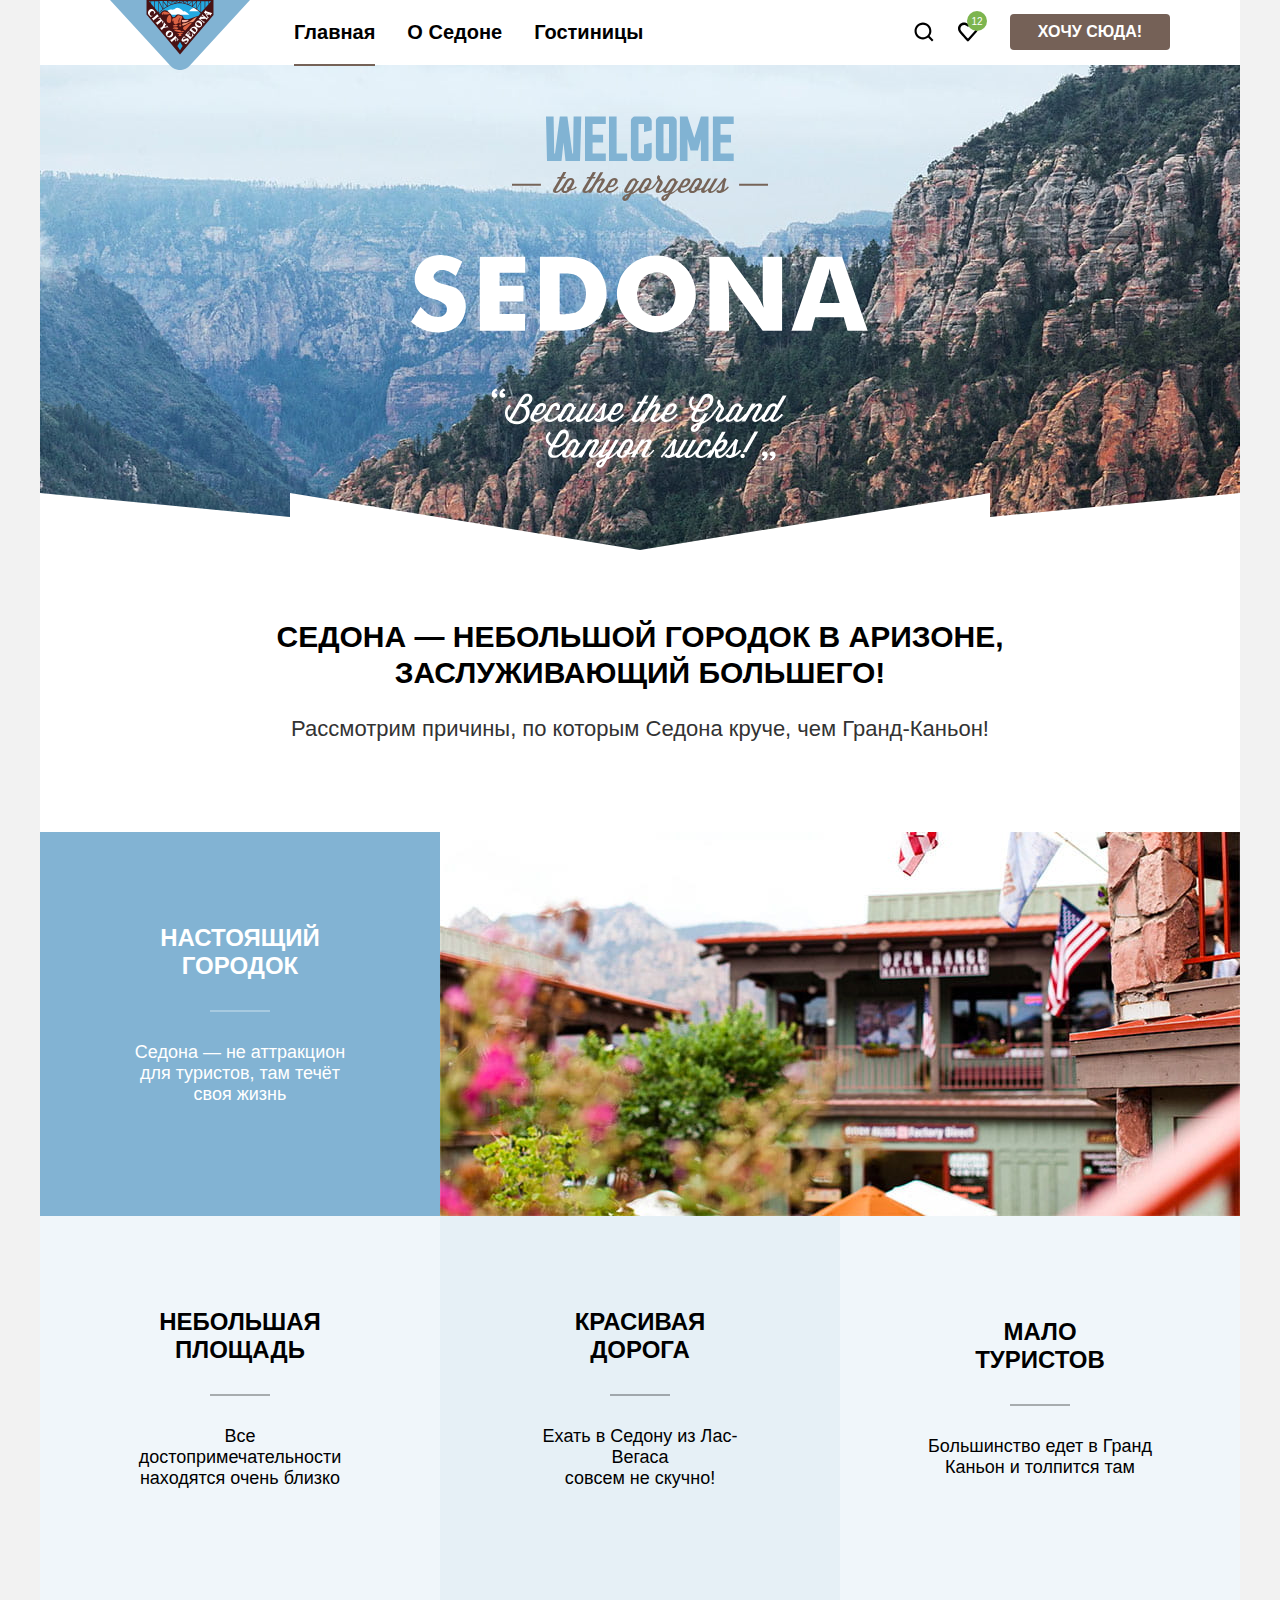
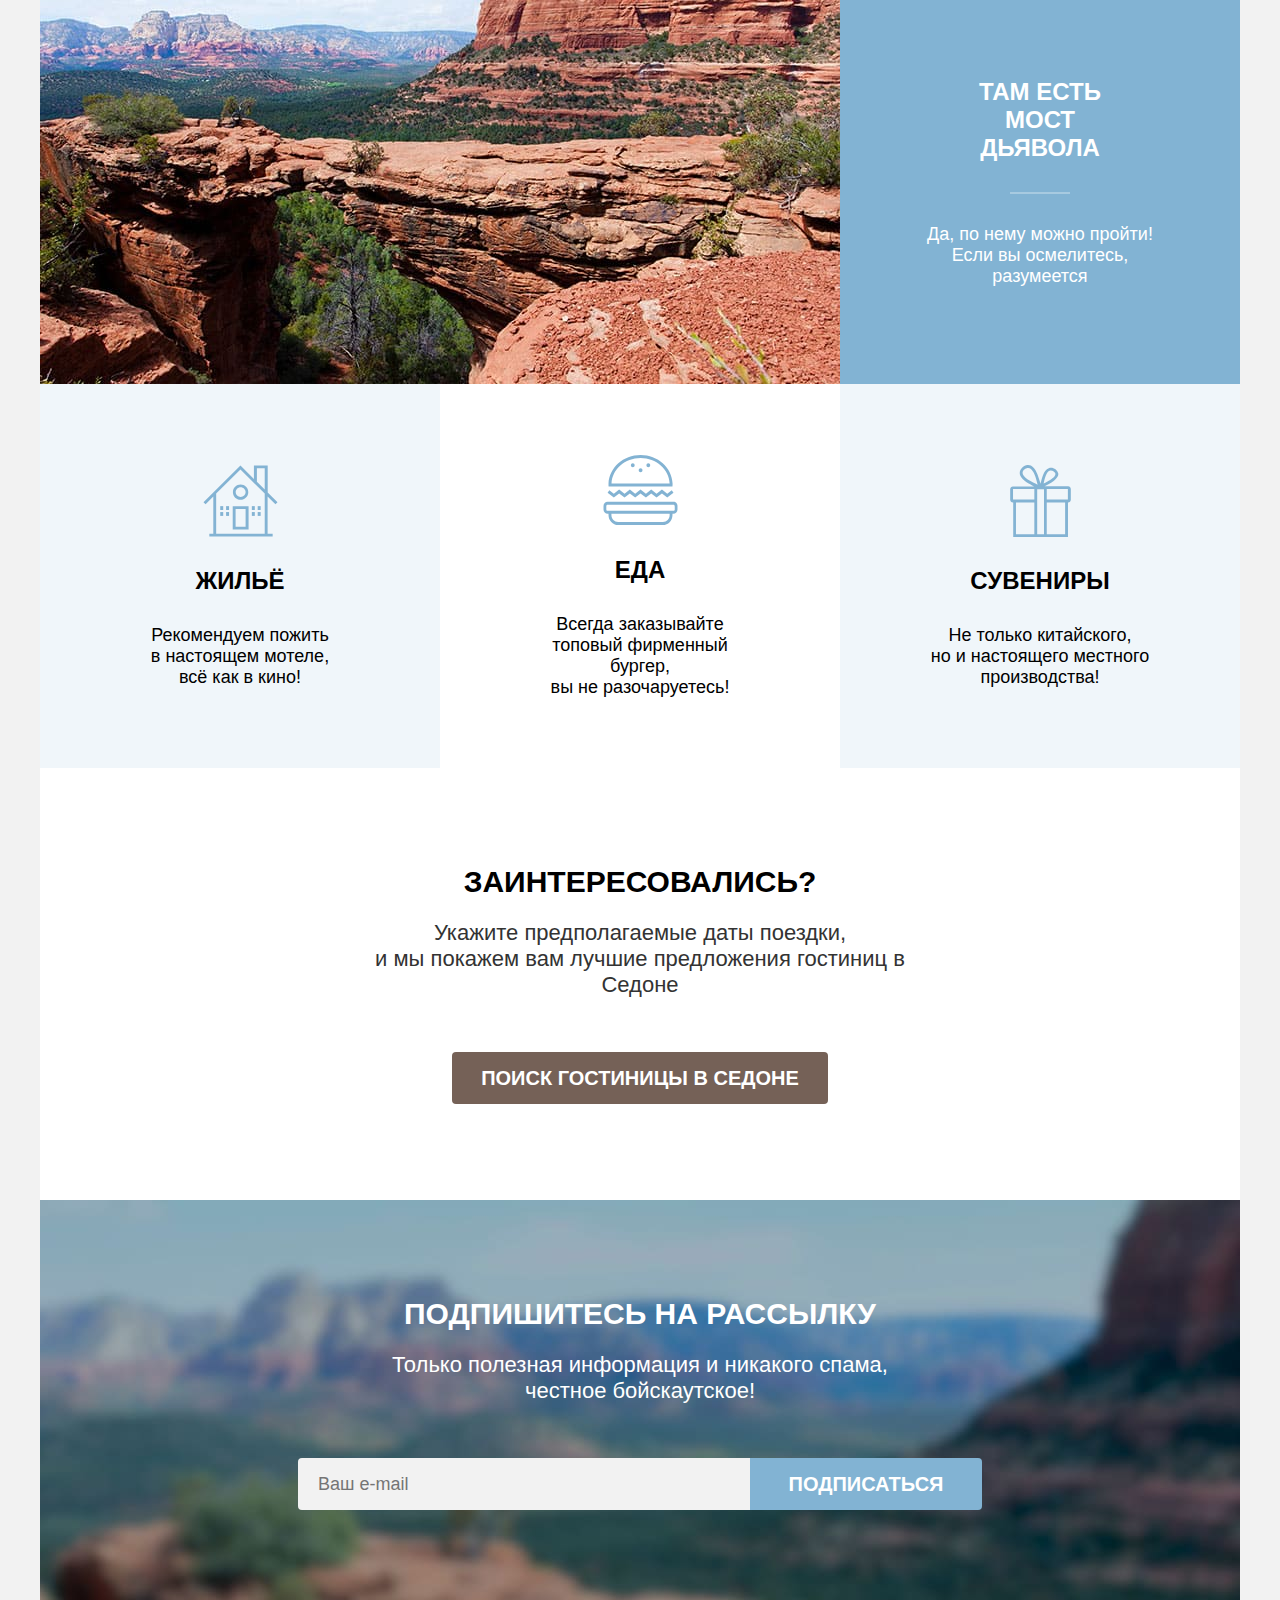
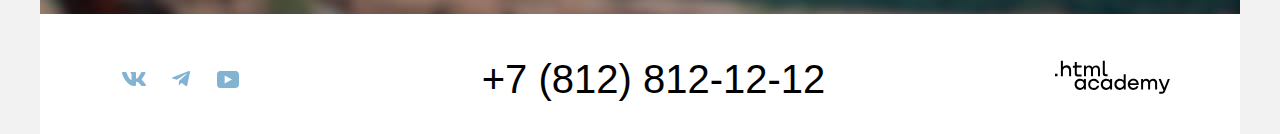
==== commit 136bfdb8: "Merge pull request #12 from Idzanagi1995/master" ====
--- a/index.html
+++ b/index.html
@@ -4,6 +4,8 @@
     <meta charset="utf-8">
     <title>HTML Academy: Седона</title>
     <link rel="stylesheet" href="styles/styles.css">
+    <link rel="icon" href="favicon.ico">
+    <link rel="icon" type="image/png" href="images/favicon.png">
   </head>
   <body>
     <header class="page-header">
@@ -54,7 +56,7 @@
           <li class="advantages-item advantages-with-picture">
             <div class="advantages-text">
             <h3 class="advantages-title">Настоящий городок</h3>
-            <p class="advantages-description">Седона — не аттракцион для<br> туристов, там течёт своя жизнь</p>
+            <p class="advantages-description">Седона — не аттракцион для туристов, там течёт своя жизнь</p>
             </div>
             <img class="advantages-picture" src="images/photo-1.jpg" alt="Городок Седона" width="800" height="384">
           </li>
@@ -73,8 +75,8 @@
           <li class="advantages-item advantages-with-picture">
             <img class="advantages-picture" src="images/photo-2.jpg" alt="Мост Дьявола" width="800" height="384">
             <div class="advantages-text">
-            <h3 class="advantages-title">Там есть мост дьявола</h3>
-            <p class="advantages-description">Да, по нему можно пройти!<br> Если вы осмелитесь,<br> разумеется</p>
+            <h3 class="advantages-title">Там есть<br> мост дьявола</h3>
+            <p class="advantages-description">Да, по нему можно пройти! Если вы осмелитесь, разумеется</p>
             </div>
           </li>
           <li class="advantages-item advantages-without-picture">
@@ -107,7 +109,7 @@
         <form class="newsletter-form" action="https://echo.htmlacademy.ru/" method="post">
           <input class="newsletter-field" type="email" name="user-email" id="newsletter-email" placeholder="Ваш e-mail" required>
           <button class="button newsletter-button" type="submit">
-            <span class="subscribe">Подписаться</span>
+            Подписаться
           </button>
         </form>
       </section>
@@ -187,13 +189,13 @@
         <div class="visitors">
           <label for="adult">Взрослые:</label>
           <div class="visitors-number">
-            <button class="button-less" type="button">
+            <button class="button-less" type="button" aria-label="Меньше">
               <svg width="14" height="2" fill="currentColor">
                 <use href="images/modal/modal-sprites.svg#less"></use>
               </svg>
             </button>
             <input class="quantity" id="adult" type="number" name="adult-number" placeholder="2">
-            <button class="button-more" type="button">
+            <button class="button-more" type="button" aria-label="Больше">
               <svg width="14" height="14" fill="currentColor">
                 <use href="images/modal/modal-sprites.svg#more"></use>
               </svg>
@@ -204,13 +206,13 @@
             <span class="tooltip-text">Укажите количество детей, которые будут с вами, возраст которых от 6 до 18 лет. Дети до 6 лет размещаются бесплатно.</span>
           </span>
           <div class="visitors-number">
-            <button class="button-less" type="button">
+            <button class="button-less" type="button" aria-label="Меньше">
               <svg width="14" height="2" fill="currentColor">
                 <use href="images/modal/modal-sprites.svg#less"></use>
               </svg>
             </button>
             <input class="quantity" id="children" type="number" name="children-number" placeholder="2">
-            <button class="button-more" type="button">
+            <button class="button-more" type="button" aria-label="Больше">
               <svg width="14" height="14" fill="currentColor">
                 <use href="images/modal/modal-sprites.svg#more"></use>
               </svg>
--- a/styles/styles.css
+++ b/styles/styles.css
@@ -42,14 +42,6 @@
   display: block;
   padding: 0;
   max-width: 100%;
-}
-
-ol,
-ul,
-menu {
-  list-style-type: none;
-  margin: 0;
-  padding: 0;
 }
 
 .page-header {
@@ -72,6 +64,7 @@
 
 .navigation-list,
 .menu-list {
+  list-style-type: none;
   display: flex;
   flex-wrap: wrap;
   justify-content: space-between;
@@ -86,6 +79,7 @@
   gap: 32px;
   align-items: baseline;
   margin-bottom: -1px;
+  padding-left: 14px;
 }
 
 .menu-list {
@@ -200,6 +194,7 @@
 }
 
 .advantages-list {
+  list-style-type: none;
   display: flex;
   flex-wrap: wrap;
   flex-basis: 100%;
@@ -234,6 +229,15 @@
 .advantages-description {
   margin: 0;
   padding: 0;
+  max-width: 230px;
+}
+
+.advantages-item:nth-child(1) .advantages-description,
+.advantages-item:nth-child(2) .advantages-description,
+.advantages-item:nth-child(3) .advantages-description,
+.advantages-item:nth-child(4) .advantages-description,
+.advantages-item:nth-child(5) .advantages-description {
+  margin-bottom: 20px;
 }
 
 .advantages-with-picture {
@@ -339,6 +343,12 @@
 .newsletter .section-title {
   color: #ffffff;
   padding-top: 96px;
+  margin-bottom: 20px;
+}
+
+.newsletter p {
+  max-width: 800px;
+  margin: 0 auto;
 }
 
 .catalog-newsletter .section-title {
@@ -347,7 +357,7 @@
 
 .newsletter-form {
   max-width: 684px;
-  padding: 32px 0 104px 0;
+  padding: 54px 0 104px 0;
   display: flex;
   margin: 0 auto;
 }
@@ -381,6 +391,7 @@
 }
 
 .footer-social-list {
+  list-style-type: none;
   width: 142px;
   display: flex;
   align-items: center;
@@ -434,9 +445,11 @@
 }
 
 .breadcrumbs {
+  list-style-type: none;
   color: #ffffff;
   display: flex;
   align-items: center;
+  margin: 0;
   margin-top: 8px;
   padding: 0;
   gap: 10px;
@@ -444,6 +457,7 @@
 
 .breadcrumbs-link {
   color: inherit;
+  font-size: 16px;
 }
 
 .breadcrumb-icon {
@@ -490,6 +504,7 @@
 }
 
 .catalog-filter-list {
+  list-style-type: none;
   display: flex;
   flex-direction: column;
   gap: 16px;
@@ -497,7 +512,7 @@
 }
 
 .catalog-filter-group:nth-of-type(3) {
-  margin-left: 70px;
+  margin-left: 76px;
 }
 
 .catalog-filter-item:hover {
@@ -586,6 +601,7 @@
 }
 
 .hotels-found-list {
+  list-style-type: none;
   background-color: #ffffff;
   padding: 50px 70px 60px;
 }
@@ -660,9 +676,10 @@
   grid-template-columns: 1fr auto;
   border-radius: 4px 0 0 4px;
   background-color: #f2f2f2;
-  padding: 12px 20px;
+  padding: 10px 18px;
   box-sizing: border-box;
   color: rgba(0, 0, 0, 0.3);
+  border: 2px solid transparent;
 }
 
 .cost-label:hover {
@@ -674,7 +691,7 @@
 }
 
 .cost-label:active {
-  outline: 2px solid #000000;
+  border-color: #000000;
 }
 
 .cost-label:last-child {
@@ -735,12 +752,14 @@
 }
 
 .hotels-list {
+  list-style-type: none;
   display: grid;
   grid-template-columns: repeat(3, 340px);
   gap: 20px;
   justify-content: center;
   padding: 40px 0 40px;
-  margin-bottom: 40px;
+  margin: 0;
+  margin-bottom: 38px;
   border-bottom: solid 1px #e6e6e6;
 }
 
@@ -814,6 +833,7 @@
   border-color: transparent;
   text-transform: uppercase;
   cursor: pointer;
+  text-align: center;
 }
 
 .button:hover,
@@ -833,6 +853,7 @@
 .search-hotel-button {
   width: 376px;
   min-height: 52px;
+  font-size: 20px;
 }
 
 .newsletter-button {
@@ -844,6 +865,7 @@
   display: block;
   margin: 0;
   padding: 0;
+  font-size: 20px;
 }
 
 .footer-social .button {
@@ -992,6 +1014,9 @@
 }
 
 .pagination {
+  list-style-type: none;
+  padding: 0;
+  margin: 0;
   background-color: #ffffff;
   display: flex;
   gap: 8px;
